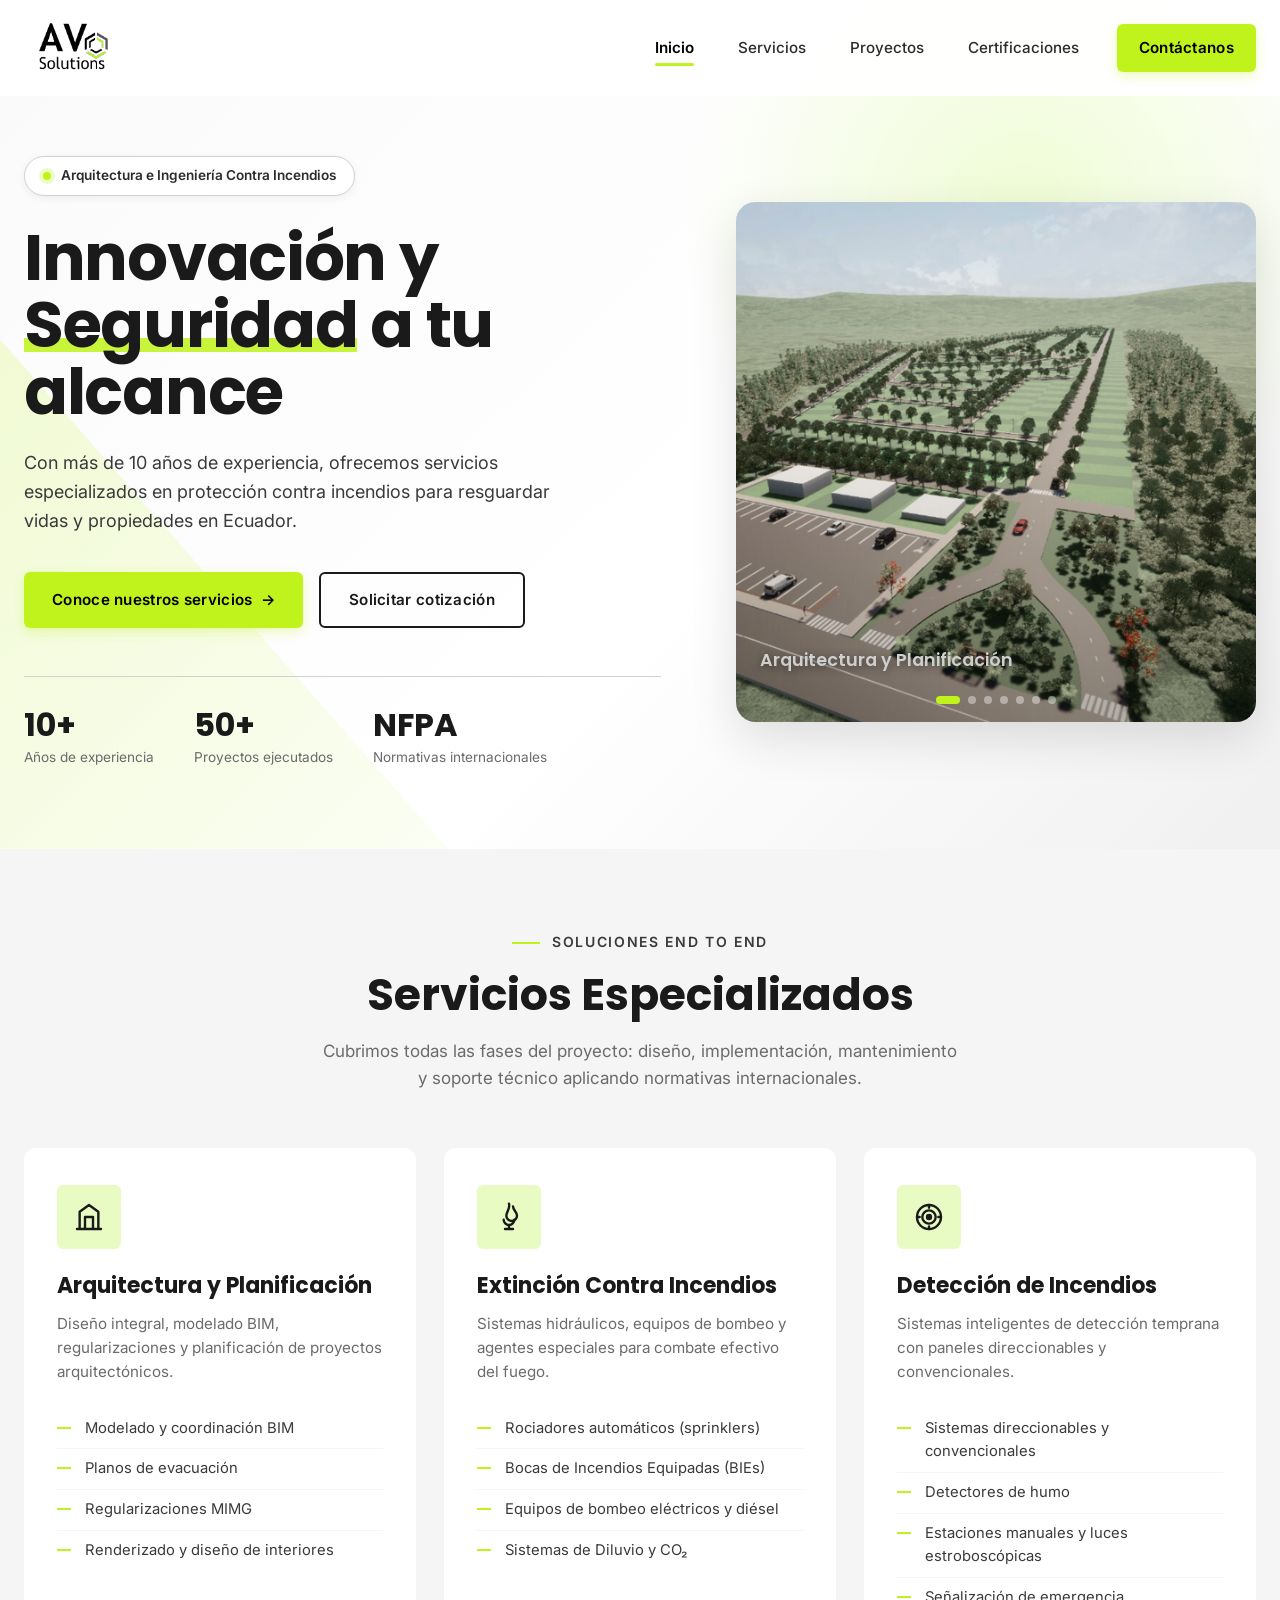
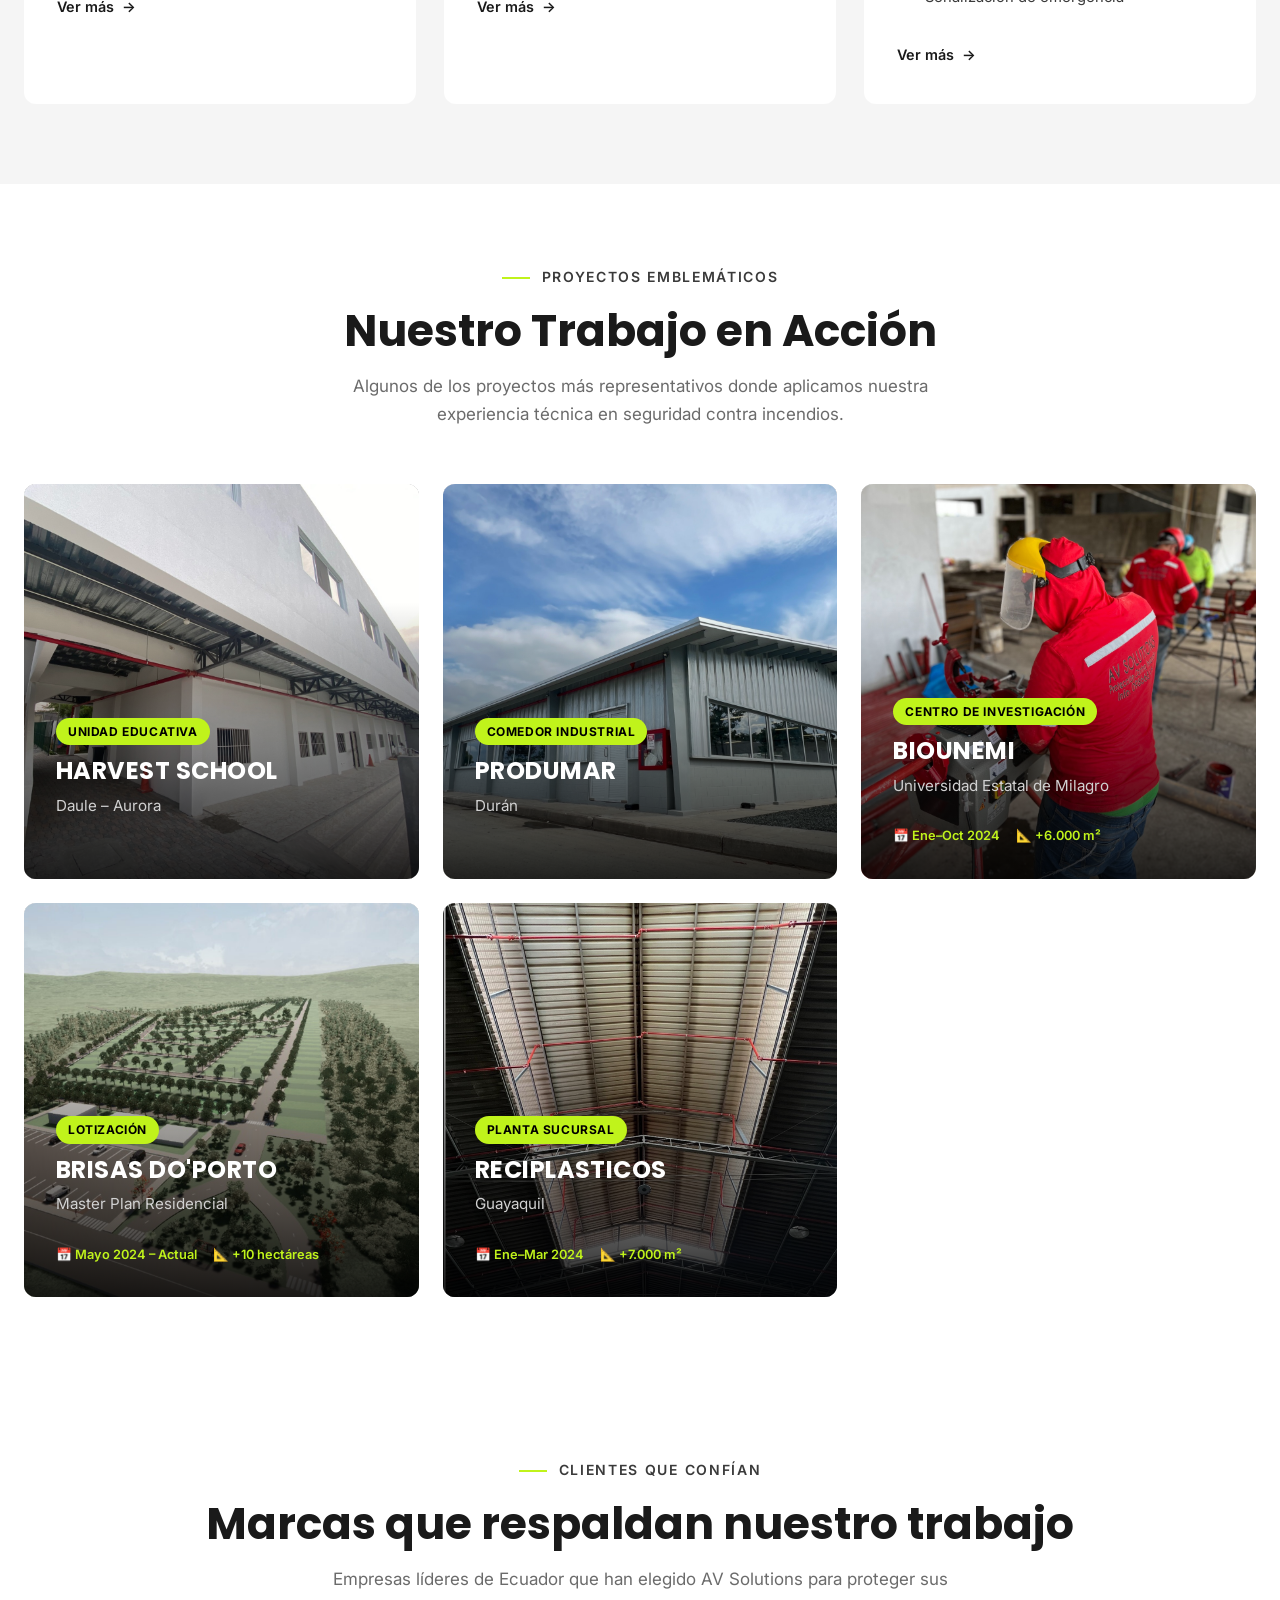
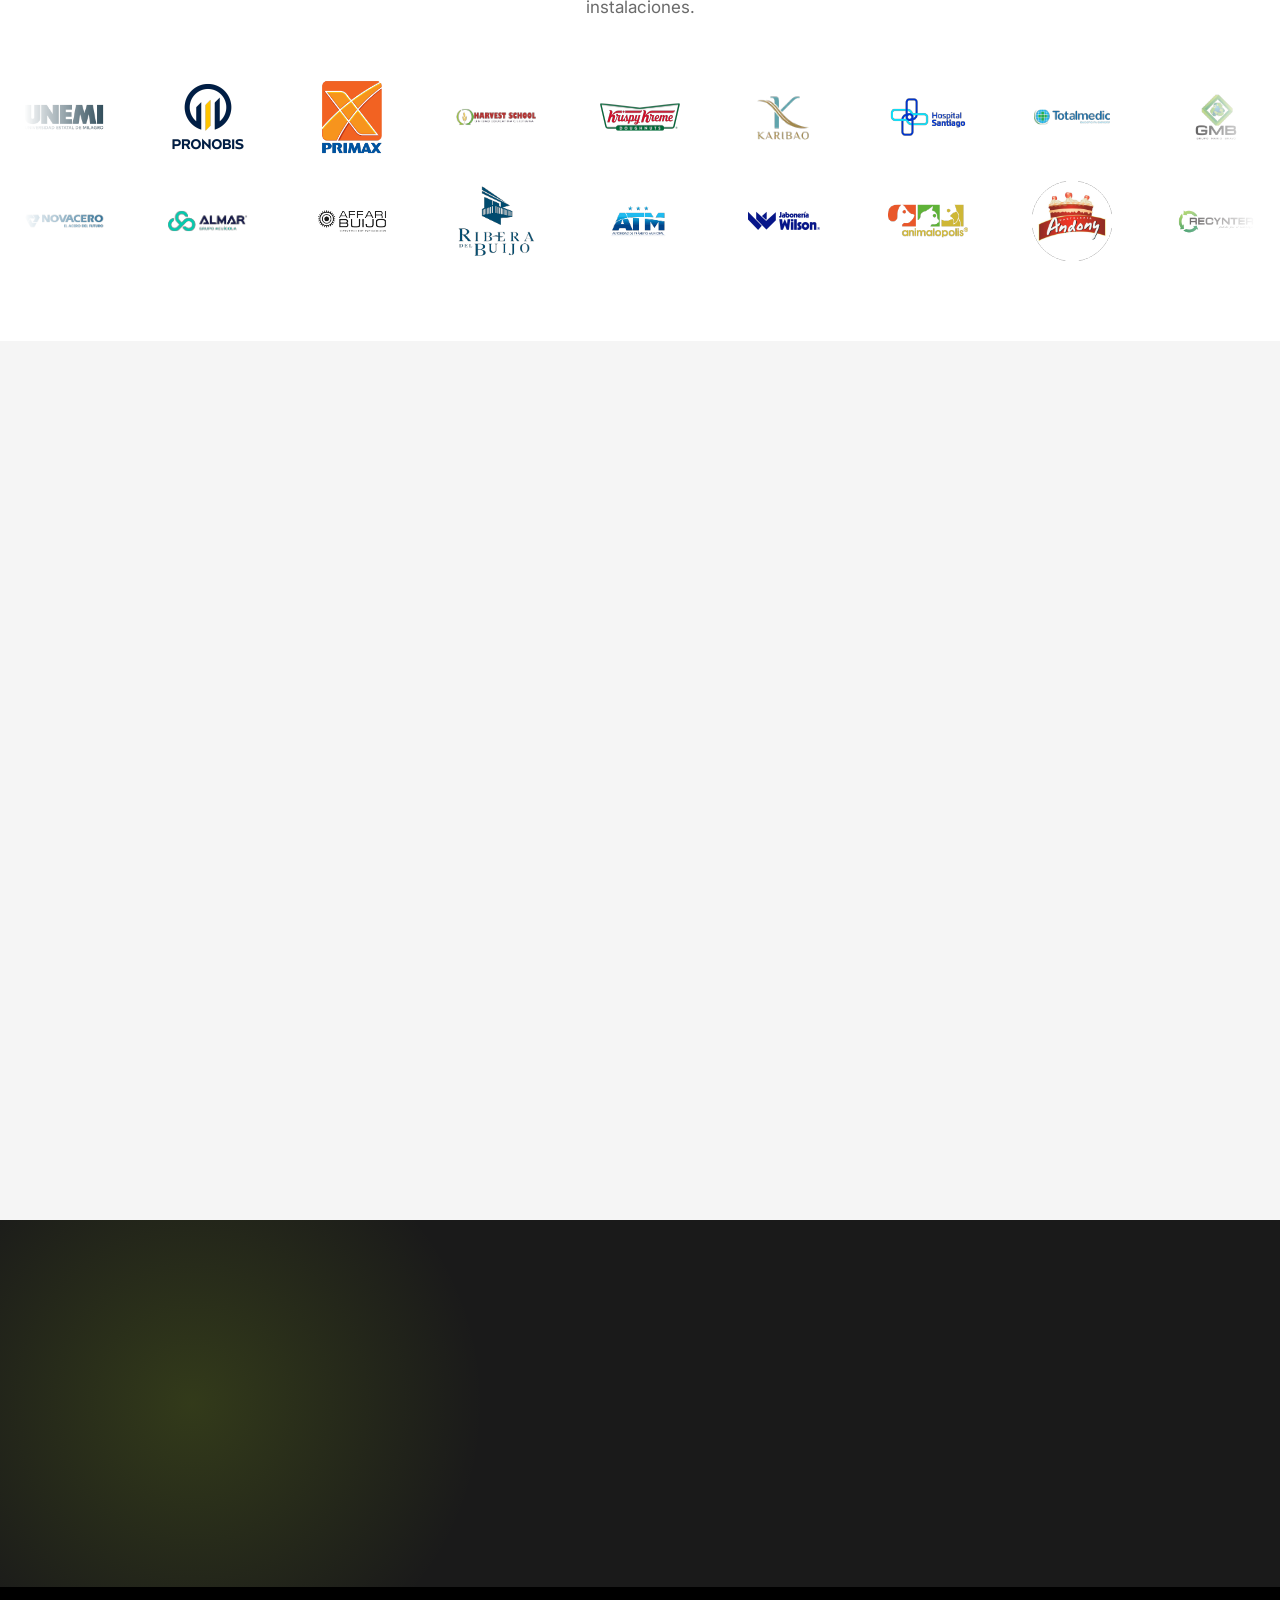
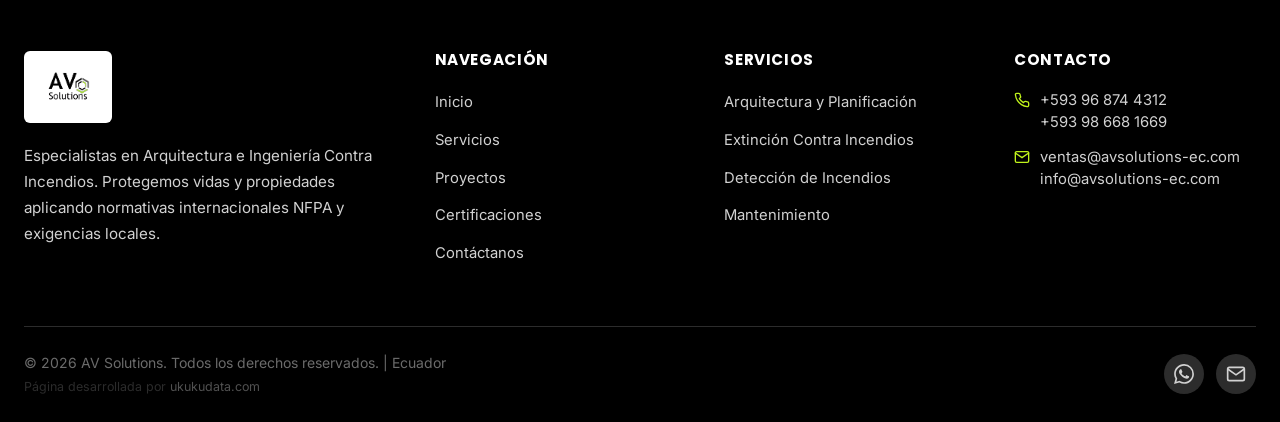
==== index.html @ bc792be4 "Initial commit: AV Solutions website" ====
<!DOCTYPE html>
<html lang="es">
<head>
    <meta charset="UTF-8">
    <meta name="viewport" content="width=device-width, initial-scale=1.0">
    <meta name="description" content="AV Solutions - Especialistas en Arquitectura e Ingeniería Contra Incendios en Ecuador. Sistemas de Extinción, Detección y Planificación con 10+ años de experiencia.">
    <meta name="keywords" content="contra incendios, NFPA, sprinklers, detección de incendios, Ecuador, Guayaquil, ingeniería, arquitectura">
    <meta name="author" content="AV Solutions">

    <meta property="og:title" content="AV Solutions - Arquitectura e Ingeniería Contra Incendios">
    <meta property="og:description" content="Innovación y Seguridad a tu alcance. Soluciones End to End para protección contra incendios.">
    <meta property="og:type" content="website">

    <title>AV Solutions - Arquitectura e Ingeniería Contra Incendios</title>

    <link rel="icon" type="image/svg+xml" href="img/Logo_del_Cliente.svg">
    <link rel="preconnect" href="https://fonts.googleapis.com">
    <link rel="preconnect" href="https://fonts.gstatic.com" crossorigin>
    <link href="https://fonts.googleapis.com/css2?family=Inter:wght@400;500;600;700&family=Poppins:wght@500;600;700;800&display=swap" rel="stylesheet">
    <link rel="stylesheet" href="css/styles.css">
</head>
<body>

    <!-- ============= HEADER ============= -->
    <header class="header">
        <div class="container">
            <nav class="nav" aria-label="Navegación principal">
                <a href="index.html" class="nav-logo" aria-label="AV Solutions - Inicio">
                    <img src="img/Logo_del_Cliente.svg" alt="AV Solutions">
                </a>

                <button class="nav-toggle" aria-label="Abrir menú" aria-expanded="false">
                    <span></span>
                    <span></span>
                    <span></span>
                </button>

                <ul class="nav-menu">
                    <li><a href="index.html" class="nav-link is-active">Inicio</a></li>
                    <li><a href="servicios.html" class="nav-link">Servicios</a></li>
                    <li><a href="index.html#proyectos" class="nav-link">Proyectos</a></li>
                    <li><a href="index.html#certificaciones" class="nav-link">Certificaciones</a></li>
                    <li><a href="contactanos.html" class="btn btn-primary nav-cta">Contáctanos</a></li>
                </ul>
            </nav>
        </div>
    </header>

    <!-- ============= HERO ============= -->
    <section class="hero">
        <div class="hero-shape" aria-hidden="true"></div>
        <div class="container">
            <div class="hero-content">
                <div class="hero-text fade-in-up">
                    <span class="hero-eyebrow">
                        <span class="dot"></span>
                        Arquitectura e Ingeniería Contra Incendios
                    </span>
                    <h1 class="hero-title">
                        Innovación y <span class="accent">Seguridad</span> a tu alcance
                    </h1>
                    <p class="hero-subtitle">
                        Con más de 10 años de experiencia, ofrecemos servicios especializados en protección contra incendios para resguardar vidas y propiedades en Ecuador.
                    </p>
                    <div class="hero-actions">
                        <a href="servicios.html" class="btn btn-primary btn-arrow">Conoce nuestros servicios</a>
                        <a href="contactanos.html" class="btn btn-outline">Solicitar cotización</a>
                    </div>
                    <div class="hero-stats">
                        <div class="hero-stat">
                            <span class="num">10+</span>
                            <span class="label">Años de experiencia</span>
                        </div>
                        <div class="hero-stat">
                            <span class="num">50+</span>
                            <span class="label">Proyectos ejecutados</span>
                        </div>
                        <div class="hero-stat">
                            <span class="num">NFPA</span>
                            <span class="label">Normativas internacionales</span>
                        </div>
                    </div>
                </div>

                <div class="hero-visual fade-in-up" style="animation-delay: 0.2s;">
                    <div class="hero-carousel" aria-label="Carrusel de servicios">
                        <div class="hero-slide is-active">
                            <img src="img/Servicios/ArquitecturaYPlanificación_1.svg" alt="Arquitectura y Planificación">
                            <span class="hero-slide-label">Arquitectura y Planificación</span>
                        </div>
                        <div class="hero-slide">
                            <img src="img/Servicios/ExtinciónContraIncendio_1.svg" alt="Extinción Contra Incendios">
                            <span class="hero-slide-label">Extinción Contra Incendios</span>
                        </div>
                        <div class="hero-slide">
                            <img src="img/Servicios/DetecciónDeIncendios_1.svg" alt="Detección de Incendios">
                            <span class="hero-slide-label">Detección de Incendios</span>
                        </div>
                        <div class="hero-slide">
                            <img src="img/Servicios/EndToEnd_Diseño_1.svg" alt="Diseño End to End">
                            <span class="hero-slide-label">Diseño Integral</span>
                        </div>
                        <div class="hero-slide">
                            <img src="img/Servicios/EndToEnd_Implementación_2.svg" alt="Implementación">
                            <span class="hero-slide-label">Implementación</span>
                        </div>
                        <div class="hero-slide">
                            <img src="img/Servicios/EndToEnd_Mantenimiento_3.svg" alt="Mantenimiento">
                            <span class="hero-slide-label">Mantenimiento</span>
                        </div>
                        <div class="hero-slide">
                            <img src="img/Servicios/EndToEnd_Soporte_4.svg" alt="Soporte Técnico">
                            <span class="hero-slide-label">Soporte Técnico</span>
                        </div>
                        <div class="hero-carousel-dots" role="tablist"></div>
                    </div>
                </div>
            </div>
        </div>
    </section>

    <!-- ============= SERVICIOS PREVIEW ============= -->
    <section class="servicios" id="servicios">
        <div class="container">
            <div class="section-header reveal">
                <span class="section-eyebrow">Soluciones End to End</span>
                <h2 class="section-title">Servicios Especializados</h2>
                <p class="section-subtitle">Cubrimos todas las fases del proyecto: diseño, implementación, mantenimiento y soporte técnico aplicando normativas internacionales.</p>
            </div>

            <div class="servicios-grid reveal-stagger">
                <article class="servicio-card">
                    <div class="servicio-icon">
                        <svg width="32" height="32" viewBox="0 0 24 24" fill="none" stroke="currentColor" stroke-width="1.8" stroke-linecap="round" stroke-linejoin="round">
                            <path d="M3 21h18M5 21V8l7-5 7 5v13M9 21V12h6v9"/>
                        </svg>
                    </div>
                    <h3>Arquitectura y Planificación</h3>
                    <p>Diseño integral, modelado BIM, regularizaciones y planificación de proyectos arquitectónicos.</p>
                    <ul class="servicio-features">
                        <li>Modelado y coordinación BIM</li>
                        <li>Planos de evacuación</li>
                        <li>Regularizaciones MIMG</li>
                        <li>Renderizado y diseño de interiores</li>
                    </ul>
                    <a href="servicios.html#arquitectura" class="servicio-link">Ver más</a>
                </article>

                <article class="servicio-card">
                    <div class="servicio-icon">
                        <svg width="32" height="32" viewBox="0 0 24 24" fill="none" stroke="currentColor" stroke-width="1.8" stroke-linecap="round" stroke-linejoin="round">
                            <path d="M12 2c1 4-2 6-2 9a4 4 0 0 0 8 0c0-3-3-4-3-7"/>
                            <path d="M8 14a4 4 0 1 0 8 0"/>
                            <path d="M12 19v2M9 21h6"/>
                        </svg>
                    </div>
                    <h3>Extinción Contra Incendios</h3>
                    <p>Sistemas hidráulicos, equipos de bombeo y agentes especiales para combate efectivo del fuego.</p>
                    <ul class="servicio-features">
                        <li>Rociadores automáticos (sprinklers)</li>
                        <li>Bocas de Incendios Equipadas (BIEs)</li>
                        <li>Equipos de bombeo eléctricos y diésel</li>
                        <li>Sistemas de Diluvio y CO₂</li>
                    </ul>
                    <a href="servicios.html#extincion" class="servicio-link">Ver más</a>
                </article>

                <article class="servicio-card">
                    <div class="servicio-icon">
                        <svg width="32" height="32" viewBox="0 0 24 24" fill="none" stroke="currentColor" stroke-width="1.8" stroke-linecap="round" stroke-linejoin="round">
                            <circle cx="12" cy="12" r="9"/>
                            <circle cx="12" cy="12" r="5"/>
                            <circle cx="12" cy="12" r="1.5" fill="currentColor"/>
                            <path d="M12 3v2M12 19v2M3 12h2M19 12h2"/>
                        </svg>
                    </div>
                    <h3>Detección de Incendios</h3>
                    <p>Sistemas inteligentes de detección temprana con paneles direccionables y convencionales.</p>
                    <ul class="servicio-features">
                        <li>Sistemas direccionables y convencionales</li>
                        <li>Detectores de humo</li>
                        <li>Estaciones manuales y luces estroboscópicas</li>
                        <li>Señalización de emergencia</li>
                    </ul>
                    <a href="servicios.html#deteccion" class="servicio-link">Ver más</a>
                </article>
            </div>
        </div>
    </section>

    <!-- ============= PROYECTOS EMBLEMÁTICOS ============= -->
    <section id="proyectos">
        <div class="container">
            <div class="section-header reveal">
                <span class="section-eyebrow">Proyectos Emblemáticos</span>
                <h2 class="section-title">Nuestro Trabajo en Acción</h2>
                <p class="section-subtitle">Algunos de los proyectos más representativos donde aplicamos nuestra experiencia técnica en seguridad contra incendios.</p>
            </div>

            <div class="proyectos-grid reveal-stagger">
                <article class="proyecto-card">
                    <div class="proyecto-media">
                        <div class="proyecto-media-slide is-active"><img src="img/Proyectos/1_1.svg" alt="Harvest School - Vista 1"></div>
                        <div class="proyecto-media-slide"><img src="img/Proyectos/1_2.svg" alt="Harvest School - Vista 2"></div>
                        <div class="proyecto-media-slide"><img src="img/Proyectos/1_3.webp" alt="Harvest School - Vista 3"></div>
                    </div>
                    <div class="proyecto-overlay">
                        <span class="proyecto-tag">Unidad Educativa</span>
                        <h3>HARVEST SCHOOL</h3>
                        <p class="proyecto-subtitle">Daule – Aurora</p>
                        <p class="proyecto-desc">Implementación de sistema integral de protección contra incendios para institución educativa, incluyendo detección temprana y rutas de evacuación.</p>
                    </div>
                </article>

                <article class="proyecto-card">
                    <div class="proyecto-media">
                        <div class="proyecto-media-slide is-active"><img src="img/Proyectos/2_1.svg" alt="Produmar - Vista 1"></div>
                        <div class="proyecto-media-slide"><img src="img/Proyectos/2_2.svg" alt="Produmar - Vista 2"></div>
                    </div>
                    <div class="proyecto-overlay">
                        <span class="proyecto-tag">Comedor Industrial</span>
                        <h3>PRODUMAR</h3>
                        <p class="proyecto-subtitle">Durán</p>
                        <p class="proyecto-desc">Diseño e instalación de sistema de protección contra incendios para comedor industrial, con detección temprana y medios de extinción adecuados al riesgo.</p>
                    </div>
                </article>

                <article class="proyecto-card">
                    <div class="proyecto-media">
                        <div class="proyecto-media-slide is-active"><img src="img/Proyectos/3_1.svg" alt="BIOUNEMI - Vista 1"></div>
                        <div class="proyecto-media-slide"><img src="img/Proyectos/3_2.svg" alt="BIOUNEMI - Vista 2"></div>
                        <div class="proyecto-media-slide"><img src="img/Proyectos/3_3.svg" alt="BIOUNEMI - Vista 3"></div>
                        <div class="proyecto-media-slide"><img src="img/Proyectos/3_4.svg" alt="BIOUNEMI - Vista 4"></div>
                        <div class="proyecto-media-slide"><img src="img/Proyectos/3_5.svg" alt="BIOUNEMI - Vista 5"></div>
                    </div>
                    <div class="proyecto-overlay">
                        <span class="proyecto-tag">Centro de Investigación</span>
                        <h3>BIOUNEMI</h3>
                        <p class="proyecto-subtitle">Universidad Estatal de Milagro</p>
                        <p class="proyecto-desc">Instalación y automatización de sistema hidráulico de extinción mediante sprinklers y gabinetes clase III. Incluye panel central AVENAR 2000.</p>
                        <div class="proyecto-meta">
                            <span>📅 Ene–Oct 2024</span>
                            <span>📐 +6.000 m²</span>
                        </div>
                    </div>
                </article>

                <article class="proyecto-card">
                    <div class="proyecto-media">
                        <div class="proyecto-media-slide is-active"><img src="img/Servicios/ArquitecturaYPlanificación_1.svg" alt="Brisas Do'Porto"></div>
                    </div>
                    <div class="proyecto-overlay">
                        <span class="proyecto-tag">Lotización</span>
                        <h3>BRISAS DO'PORTO</h3>
                        <p class="proyecto-subtitle">Master Plan Residencial</p>
                        <p class="proyecto-desc">Diseño de lotización, master plan vial, parcelación con coordenadas UTM, trámite municipal y asignación catastral.</p>
                        <div class="proyecto-meta">
                            <span>📅 Mayo 2024 – Actual</span>
                            <span>📐 +10 hectáreas</span>
                        </div>
                    </div>
                </article>

                <article class="proyecto-card">
                    <div class="proyecto-media">
                        <div class="proyecto-media-slide is-active"><img src="img/Proyectos/6_1.svg" alt="Reciplásticos - Vista 1"></div>
                        <div class="proyecto-media-slide"><img src="img/Proyectos/6_2.svg" alt="Reciplásticos - Vista 2"></div>
                        <div class="proyecto-media-slide"><img src="img/Proyectos/6_3.svg" alt="Reciplásticos - Vista 3"></div>
                    </div>
                    <div class="proyecto-overlay">
                        <span class="proyecto-tag">Planta Sucursal</span>
                        <h3>RECIPLASTICOS</h3>
                        <p class="proyecto-subtitle">Guayaquil</p>
                        <p class="proyecto-desc">Levantamiento de medios de protección, diseño isométrico del sistema hidráulico y aprobación ante el Cuerpo de Bomberos.</p>
                        <div class="proyecto-meta">
                            <span>📅 Ene–Mar 2024</span>
                            <span>📐 +7.000 m²</span>
                        </div>
                    </div>
                </article>
            </div>
        </div>
    </section>

    <!-- ============= CLIENTES ============= -->
    <section class="clientes">
        <div class="container">
            <div class="section-header reveal">
                <span class="section-eyebrow">Clientes que confían</span>
                <h2 class="section-title">Marcas que respaldan nuestro trabajo</h2>
                <p class="section-subtitle">Empresas líderes de Ecuador que han elegido AV Solutions para proteger sus instalaciones.</p>
            </div>

            <div class="clientes-marquee reveal">
                <div class="clientes-track">
                    <div class="cliente-logo"><img src="img/Clientes/Unemi.svg" alt="Universidad Estatal de Milagro"></div>
                    <div class="cliente-logo"><img src="img/Clientes/Pronobis.svg" alt="Pronobis"></div>
                    <div class="cliente-logo"><img src="img/Clientes/Primax.svg" alt="Primax"></div>
                    <div class="cliente-logo"><img src="img/Clientes/Harvest.svg" alt="Harvest School"></div>
                    <div class="cliente-logo"><img src="img/Clientes/Kryspi.svg" alt="Krispy Kreme"></div>
                    <div class="cliente-logo"><img src="img/Clientes/Karibao.svg" alt="Karibao"></div>
                    <div class="cliente-logo"><img src="img/Clientes/Hospital Santiago.svg" alt="Hospital Santiago"></div>
                    <div class="cliente-logo"><img src="img/Clientes/Totalmedic.svg" alt="Totalmedic"></div>
                    <div class="cliente-logo"><img src="img/Clientes/Grupo_MarioBravo.svg" alt="Grupo Mario Bravo (GMB)"></div>
                    <div class="cliente-logo"><img src="img/Clientes/Cemix.svg" alt="Cemix"></div>
                    <div class="cliente-logo"><img src="img/Clientes/Alcaldia.svg" alt="Alcaldía de Guayaquil"></div>
                    <!-- Duplicado para loop infinito -->
                    <div class="cliente-logo"><img src="img/Clientes/Unemi.svg" alt="Universidad Estatal de Milagro" aria-hidden="true"></div>
                    <div class="cliente-logo"><img src="img/Clientes/Pronobis.svg" alt="" aria-hidden="true"></div>
                    <div class="cliente-logo"><img src="img/Clientes/Primax.svg" alt="" aria-hidden="true"></div>
                    <div class="cliente-logo"><img src="img/Clientes/Harvest.svg" alt="" aria-hidden="true"></div>
                    <div class="cliente-logo"><img src="img/Clientes/Kryspi.svg" alt="" aria-hidden="true"></div>
                    <div class="cliente-logo"><img src="img/Clientes/Karibao.svg" alt="" aria-hidden="true"></div>
                    <div class="cliente-logo"><img src="img/Clientes/Hospital Santiago.svg" alt="" aria-hidden="true"></div>
                    <div class="cliente-logo"><img src="img/Clientes/Totalmedic.svg" alt="" aria-hidden="true"></div>
                    <div class="cliente-logo"><img src="img/Clientes/Grupo_MarioBravo.svg" alt="" aria-hidden="true"></div>
                    <div class="cliente-logo"><img src="img/Clientes/Cemix.svg" alt="" aria-hidden="true"></div>
                    <div class="cliente-logo"><img src="img/Clientes/Alcaldia.svg" alt="" aria-hidden="true"></div>
                </div>
            </div>

            <div class="clientes-marquee reverse reveal">
                <div class="clientes-track">
                    <div class="cliente-logo"><img src="img/Clientes/Novacero.svg" alt="Novacero"></div>
                    <div class="cliente-logo"><img src="img/Clientes/Almar.svg" alt="Almar"></div>
                    <div class="cliente-logo"><img src="img/Clientes/Affari.svg" alt="Affari Centro de Negocios"></div>
                    <div class="cliente-logo"><img src="img/Clientes/Buijo.svg" alt="Buijo"></div>
                    <div class="cliente-logo"><img src="img/Clientes/ATM.svg" alt="ATM - Agencia de Tránsito"></div>
                    <div class="cliente-logo"><img src="img/Clientes/Jaboneria.svg" alt="Jabonería Wilson"></div>
                    <div class="cliente-logo"><img src="img/Clientes/Animalopolis.svg" alt="Animalopolis"></div>
                    <div class="cliente-logo"><img src="img/Clientes/Andony.svg" alt="Pastelería Andony"></div>
                    <div class="cliente-logo"><img src="img/Clientes/Recynter.svg" alt="Recynter S.A."></div>
                    <div class="cliente-logo"><img src="img/Clientes/Produbanco.svg" alt="Produbanco"></div>
                    <div class="cliente-logo"><img src="img/Clientes/Brisas_doPorto.svg" alt="Lotización Brisas Do'Porto"></div>
                    <!-- Duplicado para loop infinito -->
                    <div class="cliente-logo"><img src="img/Clientes/Novacero.svg" alt="" aria-hidden="true"></div>
                    <div class="cliente-logo"><img src="img/Clientes/Almar.svg" alt="" aria-hidden="true"></div>
                    <div class="cliente-logo"><img src="img/Clientes/Affari.svg" alt="" aria-hidden="true"></div>
                    <div class="cliente-logo"><img src="img/Clientes/Buijo.svg" alt="" aria-hidden="true"></div>
                    <div class="cliente-logo"><img src="img/Clientes/ATM.svg" alt="" aria-hidden="true"></div>
                    <div class="cliente-logo"><img src="img/Clientes/Jaboneria.svg" alt="" aria-hidden="true"></div>
                    <div class="cliente-logo"><img src="img/Clientes/Animalopolis.svg" alt="" aria-hidden="true"></div>
                    <div class="cliente-logo"><img src="img/Clientes/Andony.svg" alt="" aria-hidden="true"></div>
                    <div class="cliente-logo"><img src="img/Clientes/Recynter.svg" alt="" aria-hidden="true"></div>
                    <div class="cliente-logo"><img src="img/Clientes/Produbanco.svg" alt="" aria-hidden="true"></div>
                    <div class="cliente-logo"><img src="img/Clientes/Brisas_doPorto.svg" alt="" aria-hidden="true"></div>
                </div>
            </div>
        </div>
    </section>

    <!-- ============= CERTIFICACIONES ============= -->
    <section class="certificaciones" id="certificaciones">
        <div class="container">
            <div class="section-header reveal">
                <span class="section-eyebrow">Certificaciones y Avales</span>
                <h2 class="section-title">Respaldo Internacional</h2>
                <p class="section-subtitle">Nuestro equipo cuenta con certificaciones de la NFPA, BOSCH, Google y otras instituciones reconocidas internacionalmente.</p>
            </div>

            <div class="certificados-marquee reveal">
                <div class="certificados-track">
                    <div class="certificado-card"><img src="img/Certificados/Certificado1.svg" alt="Certificado NFPA 13 - Sistemas de Rociadores"></div>
                    <div class="certificado-card"><img src="img/Certificados/Certificado2.svg" alt="Certificado NFPA 20 - Bombas Estacionarias"></div>
                    <div class="certificado-card"><img src="img/Certificados/Certificado3.svg" alt="Certificado de Cálculos Hidráulicos"></div>
                    <div class="certificado-card"><img src="img/Certificados/Certificado4.svg" alt="Certificado BOSCH Safety System Designer"></div>
                    <div class="certificado-card"><img src="img/Certificados/Certificado5.svg" alt="Certificado NSOL"></div>
                    <!-- Duplicado para loop infinito -->
                    <div class="certificado-card"><img src="img/Certificados/Certificado1.svg" alt="" aria-hidden="true"></div>
                    <div class="certificado-card"><img src="img/Certificados/Certificado2.svg" alt="" aria-hidden="true"></div>
                    <div class="certificado-card"><img src="img/Certificados/Certificado3.svg" alt="" aria-hidden="true"></div>
                    <div class="certificado-card"><img src="img/Certificados/Certificado4.svg" alt="" aria-hidden="true"></div>
                    <div class="certificado-card"><img src="img/Certificados/Certificado5.svg" alt="" aria-hidden="true"></div>
                </div>
            </div>

            <div class="certificados-marquee reverse reveal">
                <div class="certificados-track">
                    <div class="certificado-card"><img src="img/Certificados/Certificado_6.svg" alt="Certificado INPROEL"></div>
                    <div class="certificado-card"><img src="img/Certificados/Certificado_7.webp" alt="Certificado ILFIS"></div>
                    <div class="certificado-card"><img src="img/Certificados/Certificado_8.svg" alt="Certificado Google Project Management"></div>
                    <div class="certificado-card"><img src="img/Certificados/Certificado_9.svg" alt="Certificado Adicional"></div>
                    <!-- Duplicado para loop infinito -->
                    <div class="certificado-card"><img src="img/Certificados/Certificado_6.svg" alt="" aria-hidden="true"></div>
                    <div class="certificado-card"><img src="img/Certificados/Certificado_7.webp" alt="" aria-hidden="true"></div>
                    <div class="certificado-card"><img src="img/Certificados/Certificado_8.svg" alt="" aria-hidden="true"></div>
                    <div class="certificado-card"><img src="img/Certificados/Certificado_9.svg" alt="" aria-hidden="true"></div>
                </div>
            </div>
        </div>
    </section>

    <!-- ============= CTA ============= -->
    <section class="cta">
        <div class="container reveal">
            <h2>¿Listo para proteger tu proyecto?</h2>
            <p>Contáctanos hoy mismo y obtén una asesoría especializada para tu sistema contra incendios.</p>
            <div class="cta-actions">
                <a href="contactanos.html" class="btn btn-primary btn-arrow">Solicitar cotización</a>
                <a href="servicios.html" class="btn btn-outline" style="color: #fff; border-color: #fff;">Ver servicios</a>
            </div>
        </div>
    </section>

    <!-- ============= FOOTER ============= -->
    <footer class="footer">
        <div class="container">
            <div class="footer-grid">
                <div class="footer-brand">
                    <a href="index.html" class="footer-brand-logo" aria-label="AV Solutions - Inicio">
                        <img src="img/Logo_del_Cliente.svg" alt="AV Solutions">
                    </a>
                    <p>Especialistas en Arquitectura e Ingeniería Contra Incendios. Protegemos vidas y propiedades aplicando normativas internacionales NFPA y exigencias locales.</p>
                </div>

                <div class="footer-col">
                    <h5>Navegación</h5>
                    <ul>
                        <li><a href="index.html">Inicio</a></li>
                        <li><a href="servicios.html">Servicios</a></li>
                        <li><a href="index.html#proyectos">Proyectos</a></li>
                        <li><a href="index.html#certificaciones">Certificaciones</a></li>
                        <li><a href="contactanos.html">Contáctanos</a></li>
                    </ul>
                </div>

                <div class="footer-col">
                    <h5>Servicios</h5>
                    <ul>
                        <li><a href="servicios.html#arquitectura">Arquitectura y Planificación</a></li>
                        <li><a href="servicios.html#extincion">Extinción Contra Incendios</a></li>
                        <li><a href="servicios.html#deteccion">Detección de Incendios</a></li>
                        <li><a href="servicios.html#mantenimiento">Mantenimiento</a></li>
                    </ul>
                </div>

                <div class="footer-col">
                    <h5>Contacto</h5>
                    <div class="footer-contact-item">
                        <svg width="16" height="16" viewBox="0 0 24 24" fill="none" stroke="currentColor" stroke-width="2" stroke-linecap="round"><path d="M22 16.92v3a2 2 0 0 1-2.18 2 19.79 19.79 0 0 1-8.63-3.07 19.5 19.5 0 0 1-6-6 19.79 19.79 0 0 1-3.07-8.67A2 2 0 0 1 4.11 2h3a2 2 0 0 1 2 1.72 12.84 12.84 0 0 0 .7 2.81 2 2 0 0 1-.45 2.11L8.09 9.91a16 16 0 0 0 6 6l1.27-1.27a2 2 0 0 1 2.11-.45 12.84 12.84 0 0 0 2.81.7A2 2 0 0 1 22 16.92z"/></svg>
                        <span>+593 96 874 4312<br>+593 98 668 1669</span>
                    </div>
                    <div class="footer-contact-item">
                        <svg width="16" height="16" viewBox="0 0 24 24" fill="none" stroke="currentColor" stroke-width="2" stroke-linecap="round"><path d="M4 4h16c1.1 0 2 .9 2 2v12c0 1.1-.9 2-2 2H4c-1.1 0-2-.9-2-2V6c0-1.1.9-2 2-2z"/><polyline points="22,6 12,13 2,6"/></svg>
                        <span>ventas@avsolutions-ec.com<br>info@avsolutions-ec.com</span>
                    </div>
                </div>
            </div>

            <div class="footer-bottom">
                <p>&copy; <span id="year">2025</span> AV Solutions. Todos los derechos reservados. | Ecuador<br><span class="footer-credit">Página desarrollada por <a href="https://ukukudata.com" target="_blank" rel="noopener">ukukudata.com</a></span></p>
                <div class="footer-social" aria-label="Redes sociales">
                    <a href="https://wa.me/593968744312" aria-label="WhatsApp" target="_blank" rel="noopener">
                        <svg width="20" height="20" viewBox="0 0 24 24" fill="currentColor"><path d="M17.472 14.382c-.297-.149-1.758-.867-2.03-.967-.273-.099-.471-.148-.67.15-.197.297-.767.966-.94 1.164-.173.199-.347.223-.644.075-.297-.15-1.255-.463-2.39-1.475-.883-.788-1.48-1.761-1.653-2.059-.173-.297-.018-.458.13-.606.134-.133.298-.347.446-.52.149-.174.198-.298.298-.497.099-.198.05-.371-.025-.52-.075-.149-.669-1.612-.916-2.207-.242-.579-.487-.5-.669-.51-.173-.008-.371-.01-.57-.01-.198 0-.52.074-.792.372-.272.297-1.04 1.016-1.04 2.479 0 1.462 1.065 2.875 1.213 3.074.149.198 2.096 3.2 5.077 4.487.709.306 1.262.489 1.694.625.712.227 1.36.195 1.871.118.571-.085 1.758-.719 2.006-1.413.248-.694.248-1.289.173-1.413-.074-.124-.272-.198-.57-.347m-5.421 7.403h-.004a9.87 9.87 0 01-5.031-1.378l-.361-.214-3.741.982.998-3.648-.235-.374a9.86 9.86 0 01-1.51-5.26c.001-5.45 4.436-9.884 9.888-9.884 2.64 0 5.122 1.03 6.988 2.898a9.825 9.825 0 012.893 6.994c-.003 5.45-4.437 9.884-9.885 9.884m8.413-18.297A11.815 11.815 0 0012.05 0C5.495 0 .16 5.335.157 11.892c0 2.096.547 4.142 1.588 5.945L.057 24l6.305-1.654a11.882 11.882 0 005.683 1.448h.005c6.554 0 11.89-5.335 11.893-11.893a11.821 11.821 0 00-3.48-8.413Z"/></svg>
                    </a>
                    <a href="mailto:ventas@avsolutions-ec.com" aria-label="Email">
                        <svg width="20" height="20" viewBox="0 0 24 24" fill="none" stroke="currentColor" stroke-width="2"><path d="M4 4h16c1.1 0 2 .9 2 2v12c0 1.1-.9 2-2 2H4c-1.1 0-2-.9-2-2V6c0-1.1.9-2 2-2z"/><polyline points="22,6 12,13 2,6"/></svg>
                    </a>
                </div>
            </div>
        </div>
    </footer>

    <script>document.getElementById('year').textContent = new Date().getFullYear();</script>
    <script src="js/script.js"></script>

</body>
</html>
---- css/styles.css ----
/* ==========================================================================
   AV Solutions — Hoja de estilos principal
   Arquitectura e Ingeniería Contra Incendios
   ========================================================================== */

/* ---------- Variables de marca ---------- */
:root {
    --color-verde: #C0F31B;
    --color-verde-oscuro: #9BC516;
    --color-verde-suave: #E8FBC2;
    --color-negro: #000000;
    --color-gris-900: #1A1A1A;
    --color-gris-800: #2C2C2C;
    --color-gris-700: #3A3A3A;
    --color-gris-500: #6B6B6B;
    --color-gris-300: #D1D1D1;
    --color-gris-100: #F5F5F5;
    --color-blanco: #FFFFFF;
    --color-error: #E74C3C;
    --color-exito: #27AE60;

    --font-base: 'Inter', system-ui, -apple-system, sans-serif;
    --font-display: 'Poppins', system-ui, sans-serif;

    --header-height: 96px;
    --container-max: 1280px;
    --radio-sm: 6px;
    --radio-md: 12px;
    --radio-lg: 20px;

    --sombra-sm: 0 2px 8px rgba(0, 0, 0, 0.06);
    --sombra-md: 0 8px 24px rgba(0, 0, 0, 0.08);
    --sombra-lg: 0 16px 48px rgba(0, 0, 0, 0.12);

    --transicion: 0.3s cubic-bezier(0.4, 0, 0.2, 1);
}

/* ---------- Reset ---------- */
*,
*::before,
*::after {
    box-sizing: border-box;
    margin: 0;
    padding: 0;
}

html {
    scroll-behavior: smooth;
    -webkit-text-size-adjust: 100%;
}

body {
    font-family: var(--font-base);
    color: var(--color-gris-800);
    background-color: var(--color-blanco);
    line-height: 1.6;
    font-size: 16px;
    -webkit-font-smoothing: antialiased;
    overflow-x: hidden;
}

img,
svg {
    max-width: 100%;
    height: auto;
    display: block;
}

a {
    color: inherit;
    text-decoration: none;
    transition: color var(--transicion);
}

button {
    font-family: inherit;
    cursor: pointer;
    border: none;
    background: none;
}

ul {
    list-style: none;
}

h1, h2, h3, h4, h5, h6 {
    font-family: var(--font-display);
    color: var(--color-gris-900);
    line-height: 1.2;
    font-weight: 700;
}

/* ---------- Layout ---------- */
.container {
    width: 100%;
    max-width: var(--container-max);
    margin: 0 auto;
    padding: 0 24px;
}

section {
    padding: 80px 0;
}

.section-header {
    text-align: center;
    margin-bottom: 56px;
}

.section-eyebrow {
    display: inline-block;
    color: var(--color-gris-700);
    font-size: 0.875rem;
    font-weight: 600;
    letter-spacing: 0.12em;
    text-transform: uppercase;
    margin-bottom: 16px;
    position: relative;
    padding-left: 40px;
}

.section-eyebrow::before {
    content: '';
    position: absolute;
    left: 0;
    top: 50%;
    width: 28px;
    height: 2px;
    background: var(--color-verde);
}

.section-title {
    font-size: clamp(1.75rem, 4vw, 2.75rem);
    margin-bottom: 16px;
}

.section-subtitle {
    color: var(--color-gris-500);
    font-size: 1.0625rem;
    max-width: 640px;
    margin: 0 auto;
}

/* ---------- Botones ---------- */
.btn {
    display: inline-flex;
    align-items: center;
    justify-content: center;
    gap: 8px;
    padding: 14px 28px;
    border-radius: var(--radio-sm);
    font-weight: 600;
    font-size: 0.95rem;
    letter-spacing: 0.02em;
    transition: all var(--transicion);
    min-height: 48px;
    cursor: pointer;
    text-align: center;
}

.btn-primary {
    background-color: var(--color-verde);
    color: var(--color-negro);
    box-shadow: 0 4px 12px rgba(192, 243, 27, 0.3);
}

.btn-primary:hover {
    background-color: var(--color-verde-oscuro);
    transform: translateY(-2px);
    box-shadow: 0 6px 20px rgba(192, 243, 27, 0.4);
}

.btn-dark {
    background-color: var(--color-gris-900);
    color: var(--color-blanco);
}

.btn-dark:hover {
    background-color: var(--color-negro);
    transform: translateY(-2px);
    box-shadow: var(--sombra-md);
}

.btn-outline {
    background-color: transparent;
    color: var(--color-gris-900);
    border: 2px solid var(--color-gris-900);
}

.btn-outline:hover {
    background-color: var(--color-gris-900);
    color: var(--color-blanco);
}

.btn-arrow::after {
    content: '→';
    transition: transform var(--transicion);
}

.btn-arrow:hover::after {
    transform: translateX(4px);
}

/* ==========================================================================
   HEADER / NAVBAR
   ========================================================================== */
.header {
    position: fixed;
    top: 0;
    left: 0;
    right: 0;
    height: var(--header-height);
    background: rgba(255, 255, 255, 0.92);
    backdrop-filter: blur(12px);
    -webkit-backdrop-filter: blur(12px);
    z-index: 1000;
    border-bottom: 1px solid transparent;
    transition: border-color var(--transicion), box-shadow var(--transicion);
}

.header.is-scrolled {
    border-bottom-color: var(--color-gris-300);
    box-shadow: var(--sombra-sm);
}

.nav {
    height: 100%;
    display: flex;
    align-items: center;
    justify-content: space-between;
}

.nav-logo {
    display: flex;
    align-items: center;
    height: 100%;
    padding: 0;
    margin: 0;
    z-index: 1100;
}

.nav-logo img {
    height: 100%;
    width: auto;
    max-height: 96px;
    display: block;
}

.nav-menu {
    display: flex;
    align-items: center;
    gap: 8px;
}

.nav-link {
    display: inline-block;
    padding: 10px 18px;
    color: var(--color-gris-800);
    font-weight: 500;
    font-size: 0.95rem;
    border-radius: var(--radio-sm);
    position: relative;
    transition: color var(--transicion), background var(--transicion);
}

.nav-link:hover {
    color: var(--color-negro);
}

.nav-link.is-active {
    color: var(--color-negro);
    font-weight: 600;
}

.nav-link.is-active::after {
    content: '';
    position: absolute;
    left: 18px;
    right: 18px;
    bottom: 4px;
    height: 3px;
    background: var(--color-verde);
    border-radius: 2px;
}

.nav-cta {
    margin-left: 12px;
    padding: 12px 22px;
    min-height: 44px;
}

.nav-toggle {
    display: none;
    width: 44px;
    height: 44px;
    flex-direction: column;
    justify-content: center;
    align-items: center;
    gap: 5px;
    z-index: 1100;
}

.nav-toggle span {
    display: block;
    width: 24px;
    height: 2px;
    background-color: var(--color-gris-900);
    transition: all var(--transicion);
    border-radius: 2px;
}

.nav-toggle.is-open span:nth-child(1) {
    transform: translateY(7px) rotate(45deg);
}

.nav-toggle.is-open span:nth-child(2) {
    opacity: 0;
}

.nav-toggle.is-open span:nth-child(3) {
    transform: translateY(-7px) rotate(-45deg);
}

/* ==========================================================================
   HERO — INICIO
   ========================================================================== */
.hero {
    position: relative;
    min-height: 92vh;
    display: flex;
    align-items: center;
    padding: calc(var(--header-height) + 60px) 0 80px;
    background: linear-gradient(135deg, #FAFAFA 0%, #FFFFFF 60%, #F0F0F0 100%);
    overflow: hidden;
}

.hero::before {
    content: '';
    position: absolute;
    top: -10%;
    right: -10%;
    width: 60%;
    height: 70%;
    background: radial-gradient(circle, var(--color-verde-suave) 0%, transparent 70%);
    opacity: 0.7;
    z-index: 0;
}

.hero-shape {
    position: absolute;
    bottom: 0;
    left: 0;
    width: 35%;
    height: 60%;
    background: linear-gradient(135deg, var(--color-verde) 0%, var(--color-verde-suave) 100%);
    clip-path: polygon(0 100%, 0 0, 100% 100%);
    opacity: 0.18;
    z-index: 0;
}

.hero-content {
    position: relative;
    z-index: 2;
    display: grid;
    grid-template-columns: 1.2fr 1fr;
    gap: 64px;
    align-items: center;
}

.hero-text {
    max-width: 640px;
}

.hero-eyebrow {
    display: inline-flex;
    align-items: center;
    gap: 10px;
    padding: 8px 18px;
    background: var(--color-blanco);
    border: 1px solid var(--color-gris-300);
    border-radius: 100px;
    font-size: 0.85rem;
    font-weight: 600;
    color: var(--color-gris-800);
    margin-bottom: 28px;
    box-shadow: var(--sombra-sm);
}

.hero-eyebrow .dot {
    width: 8px;
    height: 8px;
    border-radius: 50%;
    background: var(--color-verde);
    box-shadow: 0 0 0 4px rgba(192, 243, 27, 0.25);
}

.hero-title {
    font-size: clamp(2.25rem, 5.5vw, 4rem);
    line-height: 1.05;
    letter-spacing: -0.02em;
    margin-bottom: 24px;
}

.hero-title .accent {
    position: relative;
    display: inline-block;
}

.hero-title .accent::after {
    content: '';
    position: absolute;
    left: 0;
    right: 0;
    bottom: 6px;
    height: 14px;
    background: var(--color-verde);
    z-index: -1;
    opacity: 0.85;
}

.hero-subtitle {
    font-size: 1.125rem;
    color: var(--color-gris-700);
    margin-bottom: 36px;
    max-width: 560px;
}

.hero-actions {
    display: flex;
    flex-wrap: wrap;
    gap: 16px;
    margin-bottom: 48px;
}

.hero-stats {
    display: flex;
    gap: 40px;
    padding-top: 32px;
    border-top: 1px solid var(--color-gris-300);
}

.hero-stat .num {
    font-family: var(--font-display);
    font-size: 2rem;
    font-weight: 700;
    color: var(--color-gris-900);
    display: block;
    line-height: 1;
}

.hero-stat .label {
    font-size: 0.85rem;
    color: var(--color-gris-500);
    margin-top: 6px;
    display: block;
}

.hero-visual {
    position: relative;
    aspect-ratio: 1 / 1;
    max-width: 520px;
    width: 100%;
    justify-self: end;
}

/* ----- Carrusel del hero ----- */
.hero-carousel {
    position: absolute;
    inset: 0;
    border-radius: var(--radio-lg);
    overflow: hidden;
    box-shadow: var(--sombra-lg);
    background: var(--color-gris-900);
}

.hero-carousel::after {
    content: '';
    position: absolute;
    inset: 0;
    background: linear-gradient(180deg, transparent 50%, rgba(0,0,0,0.25) 100%);
    pointer-events: none;
    z-index: 2;
}

.hero-slide {
    position: absolute;
    inset: 0;
    opacity: 0;
    transform: scale(1.08);
    transition: opacity 1.2s ease, transform 6s ease;
    z-index: 1;
}

.hero-slide img,
.hero-slide svg {
    width: 100%;
    height: 100%;
    object-fit: cover;
    display: block;
}

.hero-slide.is-active {
    opacity: 1;
    transform: scale(1);
    z-index: 2;
}

.hero-carousel-dots {
    position: absolute;
    bottom: 18px;
    left: 50%;
    transform: translateX(-50%);
    display: flex;
    gap: 8px;
    z-index: 4;
}

.hero-carousel-dot {
    width: 8px;
    height: 8px;
    border-radius: 50%;
    background: rgba(255, 255, 255, 0.4);
    border: none;
    padding: 0;
    cursor: pointer;
    transition: all var(--transicion);
}

.hero-carousel-dot.is-active {
    background: var(--color-verde);
    width: 24px;
    border-radius: 4px;
}

.hero-slide-label {
    position: absolute;
    bottom: 48px;
    left: 24px;
    right: 24px;
    color: var(--color-blanco);
    z-index: 3;
    font-family: var(--font-display);
    font-weight: 600;
    font-size: 1.1rem;
    text-shadow: 0 2px 8px rgba(0,0,0,0.5);
    opacity: 0;
    transform: translateY(10px);
    transition: opacity 0.6s ease 0.4s, transform 0.6s ease 0.4s;
}

.hero-slide.is-active .hero-slide-label {
    opacity: 1;
    transform: translateY(0);
}

.hero-badge {
    position: absolute;
    bottom: -24px;
    left: -24px;
    background: var(--color-blanco);
    padding: 18px 22px;
    border-radius: var(--radio-md);
    box-shadow: var(--sombra-lg);
    display: flex;
    align-items: center;
    gap: 14px;
    z-index: 3;
}

.hero-badge .badge-icon {
    width: 44px;
    height: 44px;
    border-radius: 50%;
    background: var(--color-verde);
    display: flex;
    align-items: center;
    justify-content: center;
    flex-shrink: 0;
    color: var(--color-negro);
    font-weight: 800;
    font-size: 1.25rem;
}

.hero-badge .badge-text {
    font-size: 0.85rem;
    line-height: 1.3;
}

.hero-badge .badge-text strong {
    display: block;
    font-size: 0.95rem;
    color: var(--color-gris-900);
}

/* ==========================================================================
   HERO — Páginas internas
   ========================================================================== */
.page-hero {
    padding: calc(var(--header-height) + 80px) 0 80px;
    background: linear-gradient(135deg, var(--color-gris-900) 0%, var(--color-gris-700) 100%);
    color: var(--color-blanco);
    position: relative;
    overflow: hidden;
}

.page-hero::before {
    content: '';
    position: absolute;
    top: -30%;
    right: -10%;
    width: 50%;
    height: 160%;
    background: radial-gradient(circle, rgba(192, 243, 27, 0.18), transparent 65%);
}

.page-hero .container {
    position: relative;
    z-index: 2;
}

.page-hero-eyebrow {
    color: var(--color-verde);
    font-size: 0.875rem;
    font-weight: 600;
    letter-spacing: 0.12em;
    text-transform: uppercase;
    margin-bottom: 16px;
}

.page-hero-title {
    font-size: clamp(2rem, 5vw, 3.5rem);
    color: var(--color-blanco);
    margin-bottom: 16px;
    max-width: 800px;
}

.page-hero-text {
    color: var(--color-gris-300);
    font-size: 1.125rem;
    max-width: 700px;
}

.page-hero.has-visual .page-hero-grid {
    display: grid;
    grid-template-columns: 1.2fr 1fr;
    gap: 56px;
    align-items: center;
}

.page-hero-visual {
    position: relative;
    aspect-ratio: 4 / 3;
    border-radius: var(--radio-lg);
    overflow: hidden;
    box-shadow: var(--sombra-lg);
    background: var(--color-gris-700);
}

.page-hero-visual img,
.page-hero-visual svg {
    width: 100%;
    height: 100%;
    object-fit: cover;
    display: block;
    animation: zoomIn 1.4s ease both;
}

.page-hero-visual::after {
    content: '';
    position: absolute;
    inset: 0;
    background: linear-gradient(135deg, transparent 50%, rgba(192, 243, 27, 0.18));
    pointer-events: none;
}

@keyframes zoomIn {
    from { opacity: 0; transform: scale(1.1); }
    to { opacity: 1; transform: scale(1); }
}

@media (max-width: 1024px) {
    .page-hero.has-visual .page-hero-grid {
        grid-template-columns: 1fr;
        gap: 40px;
    }
}

/* ==========================================================================
   SERVICIOS PREVIEW (Inicio)
   ========================================================================== */
.servicios {
    background: var(--color-gris-100);
}

.servicios-grid {
    display: grid;
    grid-template-columns: repeat(3, 1fr);
    gap: 28px;
}

.servicio-card {
    background: var(--color-blanco);
    border-radius: var(--radio-md);
    padding: 36px 32px;
    transition: transform var(--transicion), box-shadow var(--transicion);
    border: 1px solid transparent;
    position: relative;
    overflow: hidden;
}

.servicio-card::before {
    content: '';
    position: absolute;
    top: 0;
    left: 0;
    right: 0;
    height: 4px;
    background: var(--color-verde);
    transform: scaleX(0);
    transform-origin: left;
    transition: transform 0.4s cubic-bezier(0.4, 0, 0.2, 1);
}

.servicio-card:hover {
    transform: translateY(-6px);
    box-shadow: var(--sombra-lg);
    border-color: var(--color-gris-300);
}

.servicio-card:hover::before {
    transform: scaleX(1);
}

.servicio-icon {
    width: 64px;
    height: 64px;
    border-radius: var(--radio-sm);
    background: var(--color-verde-suave);
    display: flex;
    align-items: center;
    justify-content: center;
    margin-bottom: 24px;
    color: var(--color-gris-900);
    overflow: hidden;
}

.servicio-icon img {
    width: 100%;
    height: 100%;
    object-fit: contain;
    padding: 8px;
}

.servicio-card h3 {
    font-size: 1.375rem;
    margin-bottom: 12px;
}

.servicio-card p {
    color: var(--color-gris-500);
    margin-bottom: 24px;
    font-size: 0.95rem;
}

.servicio-features {
    margin-bottom: 24px;
}

.servicio-features li {
    padding: 8px 0 8px 28px;
    position: relative;
    color: var(--color-gris-700);
    font-size: 0.925rem;
    border-bottom: 1px solid var(--color-gris-100);
}

.servicio-features li:last-child {
    border-bottom: none;
}

.servicio-features li::before {
    content: '';
    position: absolute;
    left: 0;
    top: 18px;
    width: 14px;
    height: 2px;
    background: var(--color-verde);
}

.servicio-link {
    display: inline-flex;
    align-items: center;
    gap: 8px;
    color: var(--color-gris-900);
    font-weight: 600;
    font-size: 0.9rem;
}

.servicio-link::after {
    content: '→';
    transition: transform var(--transicion);
}

.servicio-link:hover::after {
    transform: translateX(4px);
}

/* ==========================================================================
   PROYECTOS EMBLEMÁTICOS
   ========================================================================== */
.proyectos-grid {
    display: grid;
    grid-template-columns: repeat(3, 1fr);
    gap: 24px;
}

.proyecto-card {
    position: relative;
    aspect-ratio: 1 / 1;
    border-radius: var(--radio-md);
    overflow: hidden;
    background: var(--color-gris-900);
    cursor: pointer;
    transition: transform var(--transicion);
}

.proyecto-card:hover {
    transform: translateY(-4px);
}

.proyecto-media {
    position: absolute;
    inset: 0;
    overflow: hidden;
}

.proyecto-media-slide {
    position: absolute;
    inset: 0;
    opacity: 0;
    transform: scale(1.06);
    transition: opacity 1s ease, transform 5s ease;
}

.proyecto-media-slide.is-active {
    opacity: 1;
    transform: scale(1);
}

.proyecto-card:hover .proyecto-media-slide.is-active {
    transform: scale(1.08);
}

.proyecto-media-slide img {
    width: 100%;
    height: 100%;
    object-fit: cover;
    display: block;
}

.proyecto-overlay {
    position: absolute;
    inset: 0;
    background: linear-gradient(180deg, transparent 30%, rgba(0, 0, 0, 0.85) 100%);
    padding: 32px;
    display: flex;
    flex-direction: column;
    justify-content: flex-end;
    color: var(--color-blanco);
    z-index: 2;
}

.proyecto-tag {
    display: inline-block;
    align-self: flex-start;
    padding: 4px 12px;
    background: var(--color-verde);
    color: var(--color-negro);
    font-size: 0.75rem;
    font-weight: 700;
    border-radius: 100px;
    letter-spacing: 0.05em;
    margin-bottom: 12px;
    text-transform: uppercase;
}

.proyecto-card h3 {
    color: var(--color-blanco);
    font-size: 1.5rem;
    margin-bottom: 8px;
    letter-spacing: 0.02em;
}

.proyecto-subtitle {
    font-size: 0.95rem;
    color: var(--color-gris-300);
    margin-bottom: 12px;
}

.proyecto-desc {
    font-size: 0.875rem;
    color: rgba(255, 255, 255, 0.85);
    margin-bottom: 16px;
    line-height: 1.5;
    max-height: 0;
    opacity: 0;
    overflow: hidden;
    transition: all 0.4s cubic-bezier(0.4, 0, 0.2, 1);
}

.proyecto-card:hover .proyecto-desc {
    max-height: 100px;
    opacity: 1;
    margin-bottom: 16px;
}

.proyecto-meta {
    display: flex;
    gap: 16px;
    flex-wrap: wrap;
    font-size: 0.8rem;
    color: var(--color-verde);
    font-weight: 600;
}

.proyecto-meta span {
    display: flex;
    align-items: center;
    gap: 6px;
}

/* ==========================================================================
   CLIENTES (logos) — Marquee animado
   ========================================================================== */
.clientes {
    background: var(--color-blanco);
    overflow: hidden;
}

.clientes-marquee {
    position: relative;
    width: 100%;
    overflow: hidden;
    mask-image: linear-gradient(90deg, transparent 0, #000 8%, #000 92%, transparent 100%);
    -webkit-mask-image: linear-gradient(90deg, transparent 0, #000 8%, #000 92%, transparent 100%);
}

.clientes-marquee + .clientes-marquee {
    margin-top: 24px;
}

.clientes-track {
    display: flex;
    width: max-content;
    gap: 64px;
    animation: marqueeLeft 60s linear infinite;
    will-change: transform;
}

.clientes-marquee.reverse .clientes-track {
    animation-name: marqueeRight;
    animation-duration: 70s;
}

.clientes-marquee:hover .clientes-track {
    animation-play-state: paused;
}

.cliente-logo {
    flex: 0 0 auto;
    height: 80px;
    width: auto;
    display: flex;
    align-items: center;
    justify-content: center;
    transition: transform var(--transicion);
}

.cliente-logo:hover {
    transform: scale(1.08);
}

.cliente-logo img {
    height: 100%;
    width: auto;
    max-width: none;
    object-fit: contain;
    display: block;
}

@keyframes marqueeLeft {
    from { transform: translateX(0); }
    to { transform: translateX(-50%); }
}

@keyframes marqueeRight {
    from { transform: translateX(-50%); }
    to { transform: translateX(0); }
}

/* ==========================================================================
   CERTIFICACIONES — Marquee animado
   ========================================================================== */
.certificaciones {
    background: var(--color-gris-100);
    overflow: hidden;
}

.certificados-marquee {
    position: relative;
    width: 100%;
    overflow: hidden;
    mask-image: linear-gradient(90deg, transparent 0, #000 6%, #000 94%, transparent 100%);
    -webkit-mask-image: linear-gradient(90deg, transparent 0, #000 6%, #000 94%, transparent 100%);
}

.certificados-marquee + .certificados-marquee {
    margin-top: 20px;
}

.certificados-track {
    display: flex;
    width: max-content;
    gap: 24px;
    animation: marqueeLeft 35s linear infinite;
    will-change: transform;
}

.certificados-marquee.reverse .certificados-track {
    animation-name: marqueeRight;
    animation-duration: 40s;
}

.certificados-marquee:hover .certificados-track {
    animation-play-state: paused;
}

.certificado-card {
    flex: 0 0 auto;
    width: 320px;
    height: 240px;
    background: var(--color-blanco);
    border-radius: var(--radio-md);
    display: flex;
    align-items: center;
    justify-content: center;
    overflow: hidden;
    transition: all var(--transicion);
    border: 1px solid var(--color-gris-300);
    cursor: pointer;
    box-shadow: var(--sombra-sm);
}

.certificado-card:hover {
    transform: translateY(-6px) scale(1.03);
    box-shadow: var(--sombra-lg);
    border-color: var(--color-verde);
}

.certificado-card img {
    width: 100%;
    height: 100%;
    object-fit: contain;
    display: block;
}

/* ==========================================================================
   CTA Section
   ========================================================================== */
.cta {
    padding: 80px 0;
    background: var(--color-gris-900);
    color: var(--color-blanco);
    position: relative;
    overflow: hidden;
}

.cta::before {
    content: '';
    position: absolute;
    top: -50%;
    left: -10%;
    width: 50%;
    height: 200%;
    background: radial-gradient(circle, rgba(192, 243, 27, 0.15), transparent 60%);
}

.cta .container {
    position: relative;
    z-index: 2;
    text-align: center;
    max-width: 720px;
}

.cta h2 {
    color: var(--color-blanco);
    font-size: clamp(1.75rem, 4vw, 2.5rem);
    margin-bottom: 16px;
}

.cta p {
    color: var(--color-gris-300);
    font-size: 1.0625rem;
    margin-bottom: 32px;
}

.cta-actions {
    display: flex;
    flex-wrap: wrap;
    gap: 16px;
    justify-content: center;
}

/* ==========================================================================
   PÁGINA SERVICIOS — Detalles
   ========================================================================== */
.servicio-detalle {
    padding: 100px 0;
    border-bottom: 1px solid var(--color-gris-100);
}

.servicio-detalle:nth-child(even) {
    background: var(--color-gris-100);
}

.servicio-detalle-grid {
    display: grid;
    grid-template-columns: 1fr 1fr;
    gap: 64px;
    align-items: center;
}

.servicio-detalle:nth-child(even) .servicio-detalle-grid {
    direction: rtl;
}

.servicio-detalle:nth-child(even) .servicio-detalle-grid > * {
    direction: ltr;
}

.servicio-detalle-info .section-eyebrow {
    margin-bottom: 16px;
}

.servicio-detalle-info h2 {
    font-size: clamp(1.75rem, 4vw, 2.5rem);
    margin-bottom: 24px;
}

.servicio-detalle-info > p {
    color: var(--color-gris-700);
    font-size: 1.0625rem;
    margin-bottom: 32px;
}

.servicio-detalle-list {
    display: grid;
    grid-template-columns: 1fr 1fr;
    gap: 16px;
    margin-bottom: 32px;
}

.servicio-detalle-list li {
    padding: 16px 16px 16px 44px;
    background: var(--color-blanco);
    border-radius: var(--radio-sm);
    position: relative;
    font-size: 0.95rem;
    color: var(--color-gris-800);
    box-shadow: var(--sombra-sm);
    border-left: 3px solid var(--color-verde);
}

.servicio-detalle:nth-child(even) .servicio-detalle-list li {
    background: var(--color-blanco);
}

.servicio-detalle-list li::before {
    content: '';
    position: absolute;
    left: 16px;
    top: 50%;
    transform: translateY(-50%);
    width: 16px;
    height: 16px;
    background: var(--color-verde);
    border-radius: 50%;
    box-shadow: inset 0 0 0 4px var(--color-blanco), 0 0 0 1px var(--color-verde);
}

.servicio-detalle-visual {
    position: relative;
    aspect-ratio: 4 / 5;
    border-radius: var(--radio-lg);
    overflow: hidden;
    box-shadow: var(--sombra-lg);
    background: var(--color-gris-700);
}

.servicio-detalle-visual > img {
    position: absolute;
    inset: 0;
    width: 100%;
    height: 100%;
    object-fit: cover;
    transition: transform 0.6s ease;
}

.servicio-detalle-visual:hover > img {
    transform: scale(1.04);
}

.servicio-detalle-visual::after {
    content: '';
    position: absolute;
    inset: 0;
    background: linear-gradient(180deg, transparent 40%, rgba(0,0,0,0.5) 100%);
    pointer-events: none;
}

.servicio-detalle-visual .visual-tag {
    position: absolute;
    bottom: 24px;
    left: 24px;
    right: 24px;
    background: rgba(0, 0, 0, 0.5);
    backdrop-filter: blur(8px);
    color: var(--color-blanco);
    padding: 16px 20px;
    border-radius: var(--radio-sm);
    z-index: 2;
    font-size: 0.875rem;
}

.servicio-detalle-visual .visual-tag strong {
    color: var(--color-verde);
    display: block;
    font-size: 1rem;
    margin-bottom: 4px;
}

/* ==========================================================================
   PÁGINA CONTACTO
   ========================================================================== */
.contacto {
    padding: 80px 0;
}

.contacto-grid {
    display: grid;
    grid-template-columns: 1.2fr 1fr;
    gap: 56px;
    align-items: start;
}

/* ----- Formulario ----- */
.form-card {
    background: var(--color-blanco);
    padding: 40px;
    border-radius: var(--radio-md);
    box-shadow: var(--sombra-md);
    border: 1px solid var(--color-gris-300);
}

.form-card h2 {
    font-size: 1.75rem;
    margin-bottom: 8px;
}

.form-card-subtitle {
    color: var(--color-gris-500);
    margin-bottom: 32px;
    font-size: 0.95rem;
}

.form-grid {
    display: grid;
    grid-template-columns: 1fr 1fr;
    gap: 18px;
}

.form-field {
    display: flex;
    flex-direction: column;
}

.form-field.full {
    grid-column: 1 / -1;
}

.form-label {
    font-size: 0.875rem;
    font-weight: 600;
    color: var(--color-gris-800);
    margin-bottom: 8px;
}

.form-label .required {
    color: var(--color-error);
    margin-left: 2px;
}

.form-input,
.form-textarea {
    width: 100%;
    padding: 12px 14px;
    border: 1.5px solid var(--color-gris-300);
    border-radius: var(--radio-sm);
    font-family: inherit;
    font-size: 0.95rem;
    color: var(--color-gris-900);
    background: var(--color-blanco);
    transition: border-color var(--transicion), box-shadow var(--transicion);
    min-height: 48px;
}

.form-input:focus,
.form-textarea:focus {
    outline: none;
    border-color: var(--color-verde);
    box-shadow: 0 0 0 3px rgba(192, 243, 27, 0.2);
}

.form-textarea {
    resize: vertical;
    min-height: 140px;
    font-family: inherit;
}

.form-field.has-error .form-input,
.form-field.has-error .form-textarea {
    border-color: var(--color-error);
    box-shadow: 0 0 0 3px rgba(231, 76, 60, 0.1);
}

.form-error {
    display: none;
    color: var(--color-error);
    font-size: 0.85rem;
    margin-top: 6px;
}

.form-field.has-error .form-error {
    display: block;
}

.form-help {
    color: var(--color-gris-500);
    font-size: 0.8rem;
    margin-top: 6px;
}

.form-submit {
    margin-top: 24px;
    width: 100%;
    grid-column: 1 / -1;
}

.form-submit:disabled {
    opacity: 0.6;
    cursor: not-allowed;
    transform: none;
}

.form-message {
    display: none;
    margin-top: 20px;
    padding: 14px 18px;
    border-radius: var(--radio-sm);
    font-size: 0.95rem;
    grid-column: 1 / -1;
}

.form-message.is-visible {
    display: block;
}

.form-message.success {
    background: rgba(39, 174, 96, 0.1);
    color: var(--color-exito);
    border-left: 4px solid var(--color-exito);
}

.form-message.error {
    background: rgba(231, 76, 60, 0.1);
    color: var(--color-error);
    border-left: 4px solid var(--color-error);
}

/* ----- Información de contacto ----- */
.contact-info-card {
    background: var(--color-gris-900);
    color: var(--color-blanco);
    padding: 40px;
    border-radius: var(--radio-md);
    margin-bottom: 24px;
}

.contact-info-card h3 {
    color: var(--color-blanco);
    font-size: 1.5rem;
    margin-bottom: 24px;
}

.contact-info-list {
    display: flex;
    flex-direction: column;
    gap: 24px;
}

.contact-info-item {
    display: flex;
    gap: 16px;
    align-items: flex-start;
}

.contact-info-icon {
    width: 44px;
    height: 44px;
    border-radius: var(--radio-sm);
    background: rgba(192, 243, 27, 0.15);
    display: flex;
    align-items: center;
    justify-content: center;
    color: var(--color-verde);
    flex-shrink: 0;
}

.contact-info-text .label {
    display: block;
    font-size: 0.8rem;
    color: var(--color-gris-300);
    margin-bottom: 4px;
    text-transform: uppercase;
    letter-spacing: 0.08em;
    font-weight: 600;
}

.contact-info-text .value {
    display: block;
    font-size: 1rem;
    color: var(--color-blanco);
    font-weight: 500;
    line-height: 1.5;
}

.contact-info-text .value a {
    color: var(--color-blanco);
    transition: color var(--transicion);
}

.contact-info-text .value a:hover {
    color: var(--color-verde);
}

/* ----- Tarjeta del Gerente ----- */
.manager-card {
    background: var(--color-blanco);
    padding: 32px;
    border-radius: var(--radio-md);
    border: 1px solid var(--color-gris-300);
    box-shadow: var(--sombra-sm);
    text-align: center;
}

.manager-photo {
    width: 110px;
    height: 110px;
    border-radius: 50%;
    overflow: hidden;
    margin: 0 auto 20px;
    border: 4px solid var(--color-verde);
    background: var(--color-gris-100);
    display: flex;
    align-items: center;
    justify-content: center;
}

.manager-photo img {
    width: 100%;
    height: 100%;
    object-fit: cover;
}

.manager-card h4 {
    font-size: 1.25rem;
    margin-bottom: 4px;
}

.manager-card .role {
    color: var(--color-gris-500);
    font-size: 0.9rem;
    margin-bottom: 16px;
}

.manager-card .badges {
    display: flex;
    flex-wrap: wrap;
    gap: 8px;
    justify-content: center;
}

.manager-card .badge {
    padding: 6px 12px;
    background: var(--color-gris-100);
    color: var(--color-gris-700);
    font-size: 0.78rem;
    font-weight: 600;
    border-radius: 100px;
}

/* ==========================================================================
   FOOTER
   ========================================================================== */
.footer {
    background: var(--color-negro);
    color: var(--color-gris-300);
    padding: 64px 0 24px;
}

.footer-grid {
    display: grid;
    grid-template-columns: 1.5fr 1fr 1fr 1fr;
    gap: 48px;
    margin-bottom: 48px;
}

.footer-brand-logo {
    display: inline-flex;
    align-items: center;
    height: 72px;
    margin-bottom: 20px;
    background: var(--color-blanco);
    padding: 8px 16px;
    border-radius: var(--radio-sm);
}

.footer-brand-logo img {
    height: 100%;
    width: auto;
    display: block;
}

.footer-brand p {
    color: var(--color-gris-300);
    font-size: 0.95rem;
    line-height: 1.7;
    max-width: 360px;
}

.footer-col h5 {
    color: var(--color-blanco);
    font-size: 0.95rem;
    font-weight: 700;
    margin-bottom: 20px;
    letter-spacing: 0.04em;
    text-transform: uppercase;
}

.footer-col ul li {
    margin-bottom: 12px;
}

.footer-col ul a {
    color: var(--color-gris-300);
    font-size: 0.925rem;
    transition: color var(--transicion);
}

.footer-col ul a:hover {
    color: var(--color-verde);
}

.footer-col .footer-contact-item {
    display: flex;
    align-items: flex-start;
    gap: 10px;
    color: var(--color-gris-300);
    font-size: 0.925rem;
    margin-bottom: 12px;
    line-height: 1.5;
}

.footer-col .footer-contact-item svg {
    flex-shrink: 0;
    color: var(--color-verde);
    margin-top: 3px;
}

.footer-bottom {
    display: flex;
    justify-content: space-between;
    align-items: center;
    padding-top: 24px;
    border-top: 1px solid var(--color-gris-800);
    flex-wrap: wrap;
    gap: 16px;
}

.footer-bottom p {
    font-size: 0.875rem;
    color: var(--color-gris-500);
    line-height: 1.7;
}

.footer-credit {
    font-size: 0.78rem;
    color: var(--color-gris-700);
    opacity: 0.75;
}

.footer-credit a {
    color: var(--color-gris-500);
    transition: color var(--transicion);
}

.footer-credit a:hover {
    color: var(--color-verde);
}

.footer-social {
    display: flex;
    gap: 12px;
}

.footer-social a {
    width: 40px;
    height: 40px;
    border-radius: 50%;
    background: var(--color-gris-800);
    display: flex;
    align-items: center;
    justify-content: center;
    color: var(--color-gris-300);
    transition: all var(--transicion);
}

.footer-social a:hover {
    background: var(--color-verde);
    color: var(--color-negro);
    transform: translateY(-3px);
}

/* ==========================================================================
   ANIMACIONES — Scroll reveal
   ========================================================================== */
.reveal {
    opacity: 0;
    transform: translateY(30px);
    transition: opacity 0.8s ease, transform 0.8s ease;
}

.reveal.is-visible {
    opacity: 1;
    transform: translateY(0);
}

.reveal-stagger > * {
    opacity: 0;
    transform: translateY(20px);
    transition: opacity 0.6s ease, transform 0.6s ease;
}

.reveal-stagger.is-visible > * {
    opacity: 1;
    transform: translateY(0);
}

.reveal-stagger.is-visible > *:nth-child(1) { transition-delay: 0.05s; }
.reveal-stagger.is-visible > *:nth-child(2) { transition-delay: 0.1s; }
.reveal-stagger.is-visible > *:nth-child(3) { transition-delay: 0.15s; }
.reveal-stagger.is-visible > *:nth-child(4) { transition-delay: 0.2s; }
.reveal-stagger.is-visible > *:nth-child(5) { transition-delay: 0.25s; }
.reveal-stagger.is-visible > *:nth-child(6) { transition-delay: 0.3s; }
.reveal-stagger.is-visible > *:nth-child(7) { transition-delay: 0.35s; }
.reveal-stagger.is-visible > *:nth-child(8) { transition-delay: 0.4s; }

@keyframes fadeInUp {
    from { opacity: 0; transform: translateY(20px); }
    to { opacity: 1; transform: translateY(0); }
}

.fade-in-up {
    animation: fadeInUp 0.8s ease both;
}

/* ==========================================================================
   RESPONSIVE
   ========================================================================== */
@media (max-width: 1024px) {
    .hero-content {
        grid-template-columns: 1fr;
        gap: 48px;
    }

    .hero-visual {
        max-width: 380px;
        justify-self: center;
    }

    .servicios-grid {
        grid-template-columns: repeat(3, 1fr);
    }

    .proyectos-grid {
        grid-template-columns: repeat(2, 1fr);
    }

    .servicio-detalle-grid,
    .contacto-grid {
        grid-template-columns: 1fr;
        gap: 48px;
    }

    .footer-grid {
        grid-template-columns: 1fr 1fr;
        gap: 40px;
    }

    .footer-brand {
        grid-column: 1 / -1;
    }
}

@media (max-width: 768px) {
    section {
        padding: 60px 0;
    }

    .header {
        height: 76px;
    }

    .nav-logo img {
        max-height: 76px;
    }

    .nav-toggle {
        display: flex;
    }

    .nav-menu {
        position: fixed;
        top: 0;
        right: 0;
        width: min(85%, 360px);
        height: 100vh;
        background: var(--color-blanco);
        flex-direction: column;
        align-items: stretch;
        justify-content: flex-start;
        padding: calc(var(--header-height) + 24px) 28px 28px;
        gap: 4px;
        transform: translateX(100%);
        transition: transform 0.4s cubic-bezier(0.4, 0, 0.2, 1);
        box-shadow: var(--sombra-lg);
    }

    .nav-menu.is-open {
        transform: translateX(0);
    }

    .nav-link {
        padding: 16px 18px;
        font-size: 1.05rem;
        border-radius: var(--radio-sm);
    }

    .nav-link.is-active {
        background: var(--color-verde-suave);
    }

    .nav-link.is-active::after {
        display: none;
    }

    .nav-cta {
        margin: 16px 18px 0;
    }

    .hero {
        min-height: auto;
        padding: calc(var(--header-height) + 40px) 0 60px;
    }

    .hero-stats {
        gap: 24px;
    }

    .hero-stat .num {
        font-size: 1.5rem;
    }

    .hero-visual {
        max-width: 320px;
    }

    .servicios-grid,
    .proyectos-grid {
        grid-template-columns: 1fr;
    }

    .proyecto-card {
        aspect-ratio: 4 / 3;
    }

    .clientes-grid {
        grid-template-columns: repeat(3, 1fr);
        gap: 12px;
    }

    .certificaciones-grid {
        grid-template-columns: repeat(2, 1fr);
        gap: 16px;
    }

    .servicio-detalle-list {
        grid-template-columns: 1fr;
    }

    .form-card {
        padding: 28px 24px;
    }

    .form-grid {
        grid-template-columns: 1fr;
    }

    .footer-grid {
        grid-template-columns: 1fr;
        gap: 36px;
    }

    .footer-brand {
        grid-column: auto;
    }

    .cta-actions {
        flex-direction: column;
        align-items: center;
    }

    .cta-actions .btn {
        width: 100%;
        max-width: 320px;
    }
}

@media (max-width: 480px) {
    .container {
        padding: 0 18px;
    }

    .hero-actions {
        flex-direction: column;
    }

    .hero-actions .btn {
        width: 100%;
    }

    .hero-stats {
        flex-direction: column;
        gap: 16px;
        align-items: center;
        text-align: center;
    }

    .hero-badge {
        bottom: -16px;
        left: 50%;
        transform: translateX(-50%);
        padding: 14px 18px;
    }

    .clientes-grid {
        grid-template-columns: repeat(2, 1fr);
    }

    .servicio-detalle-info > p {
        font-size: 1rem;
    }

    .footer-bottom {
        flex-direction: column;
        text-align: center;
    }
}

/* Reduce motion */
@media (prefers-reduced-motion: reduce) {
    *,
    *::before,
    *::after {
        animation-duration: 0.01ms !important;
        animation-iteration-count: 1 !important;
        transition-duration: 0.01ms !important;
        scroll-behavior: auto !important;
    }
}
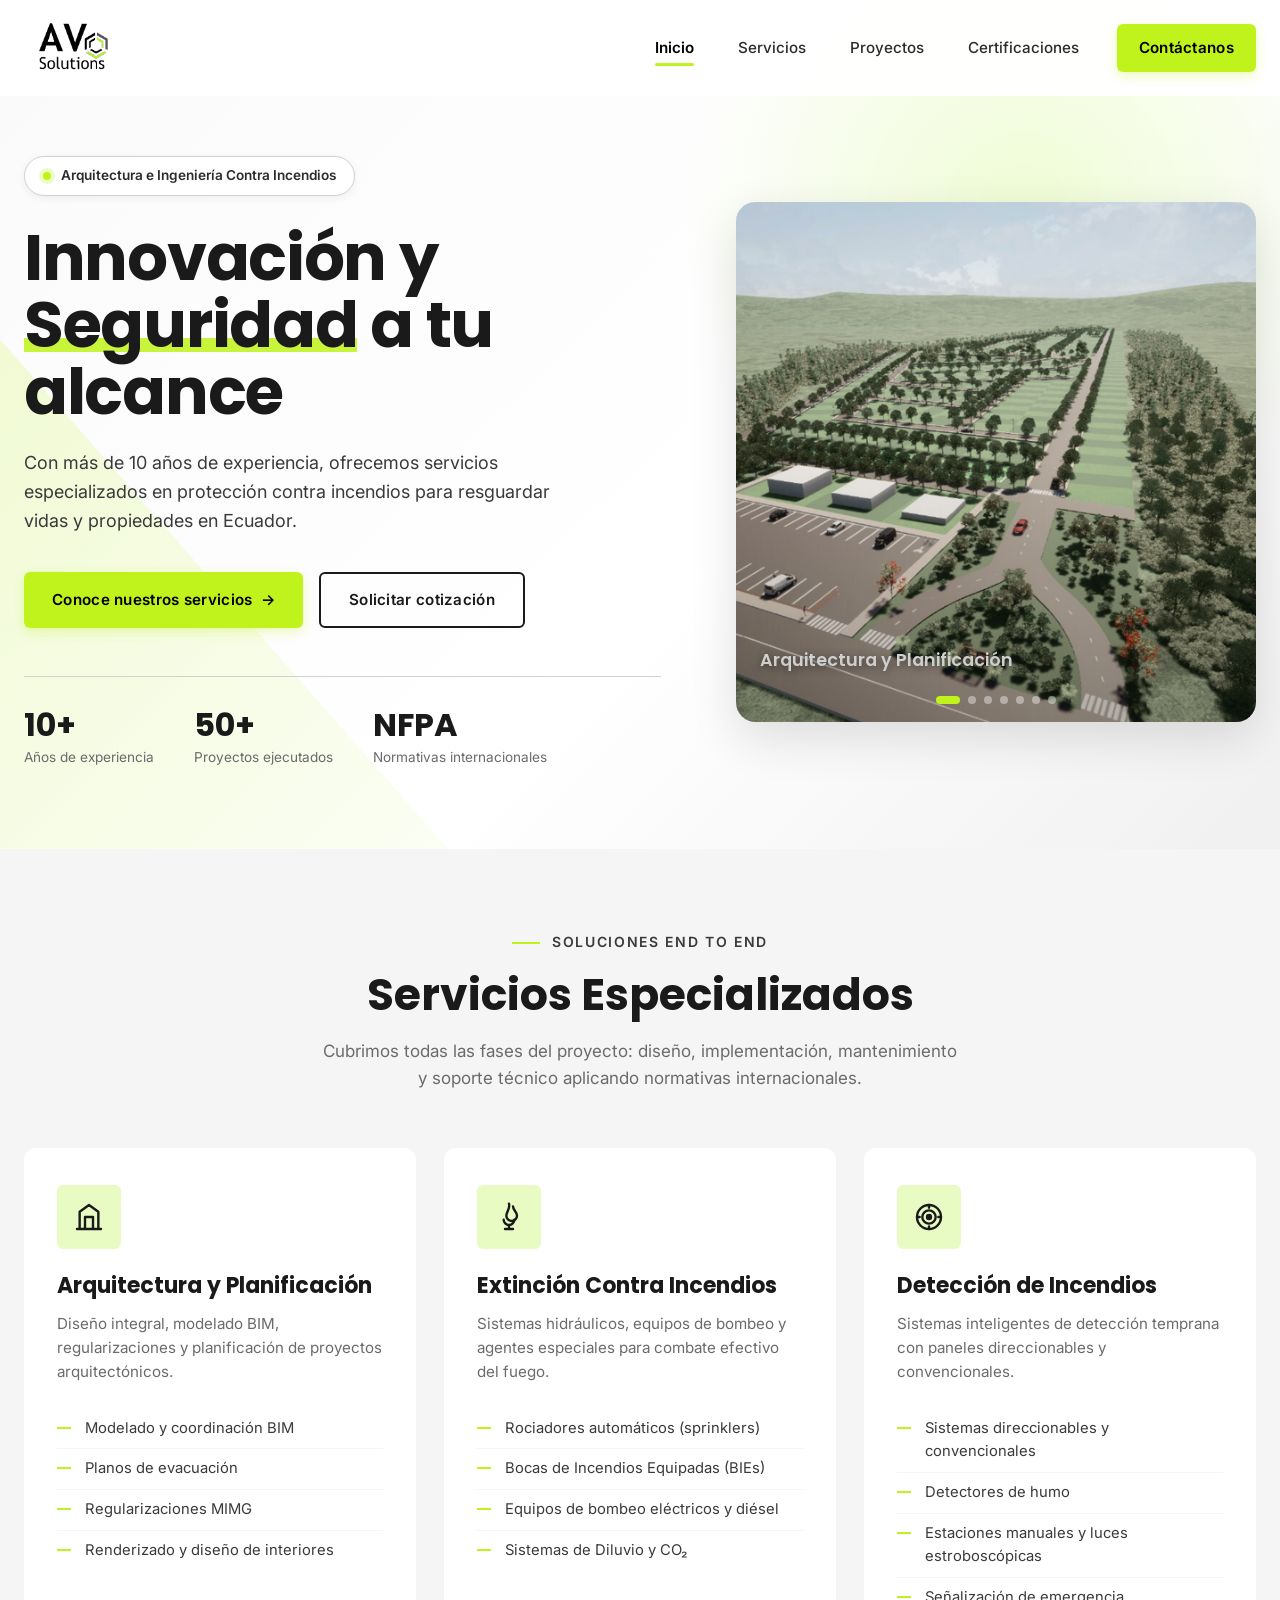
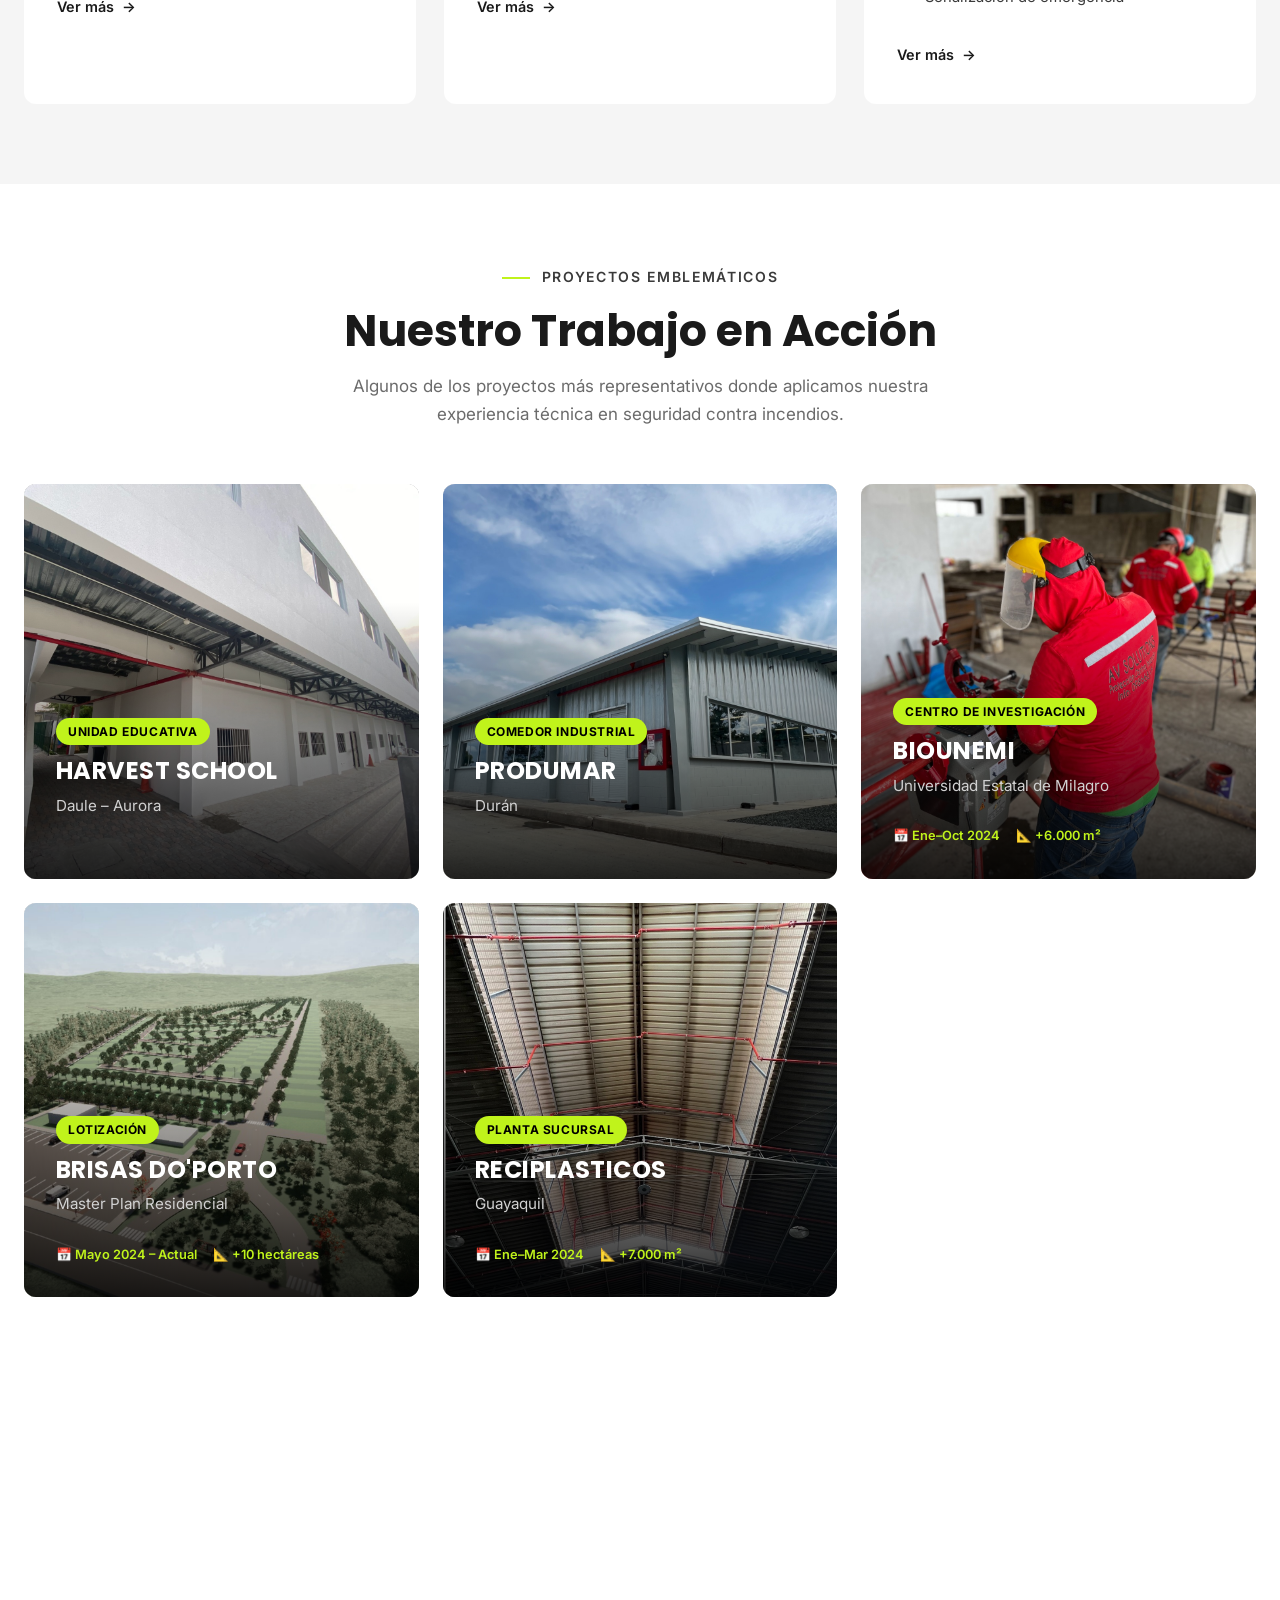
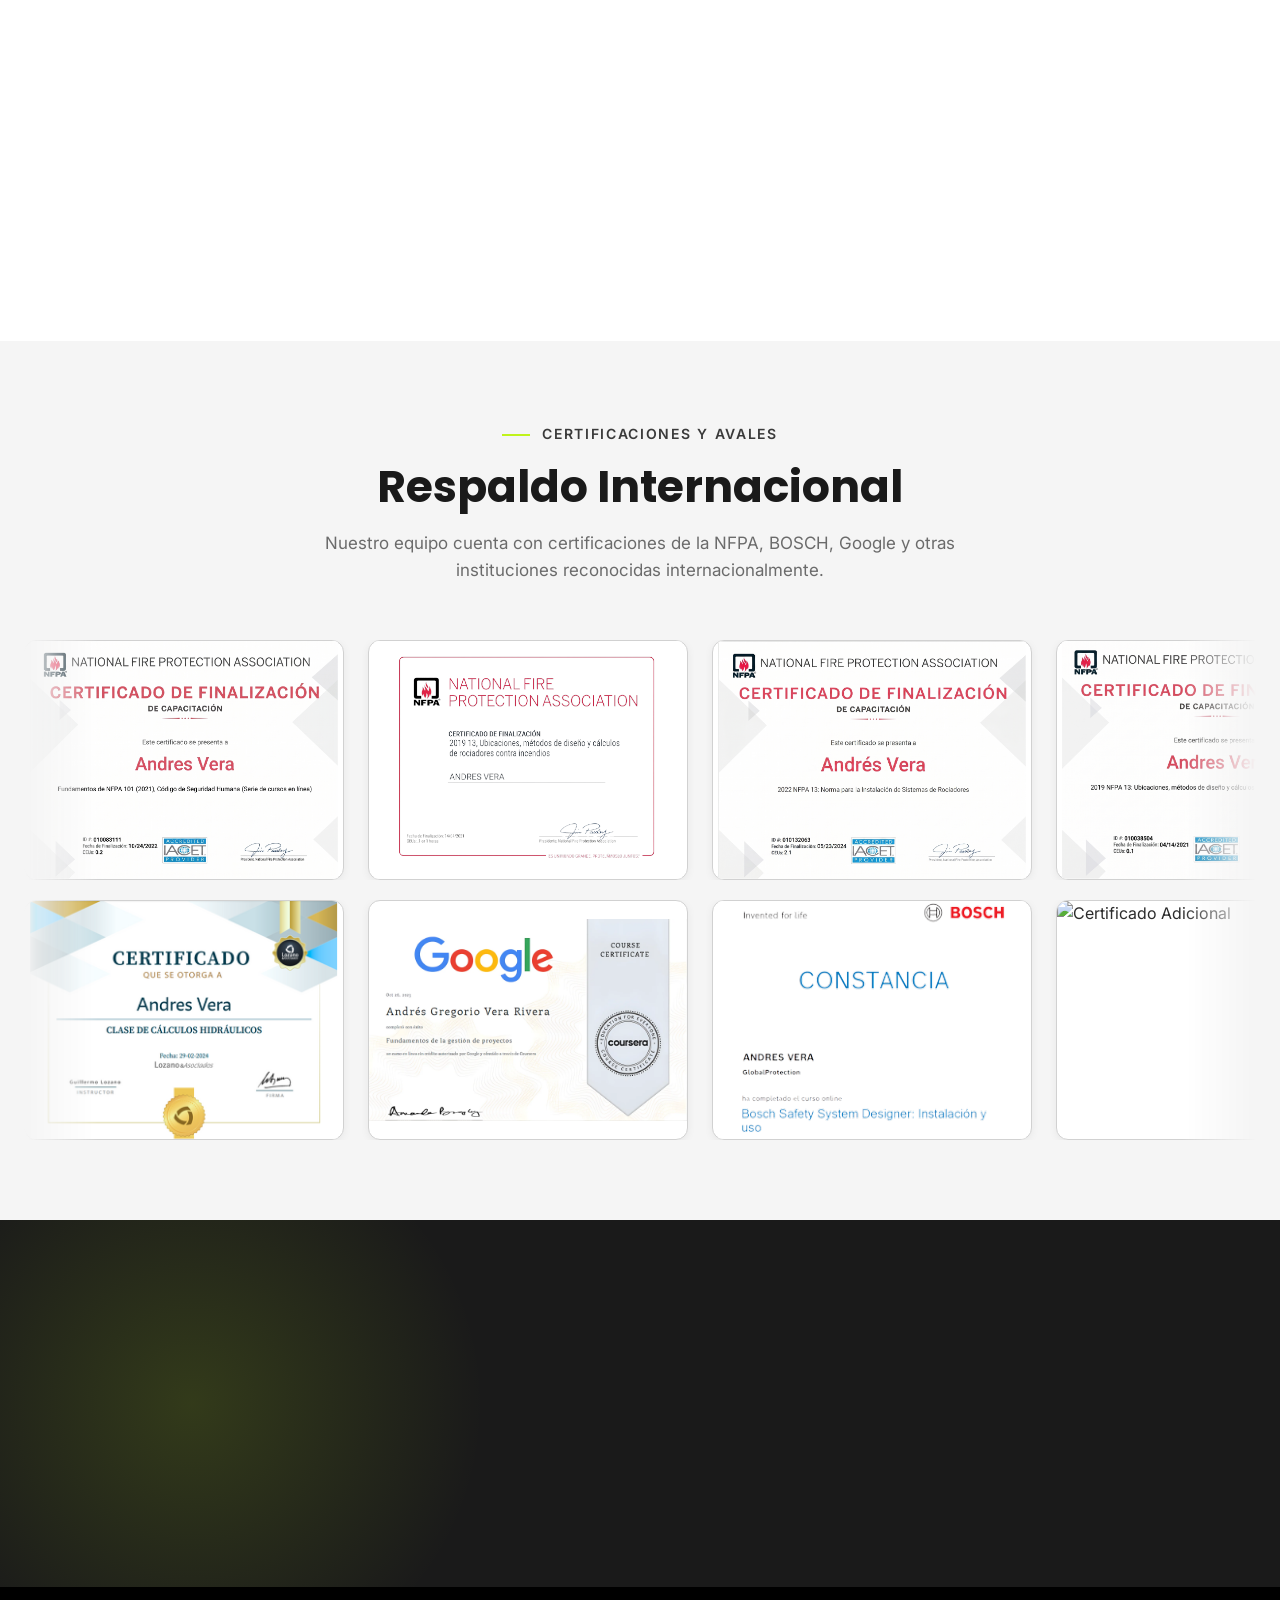
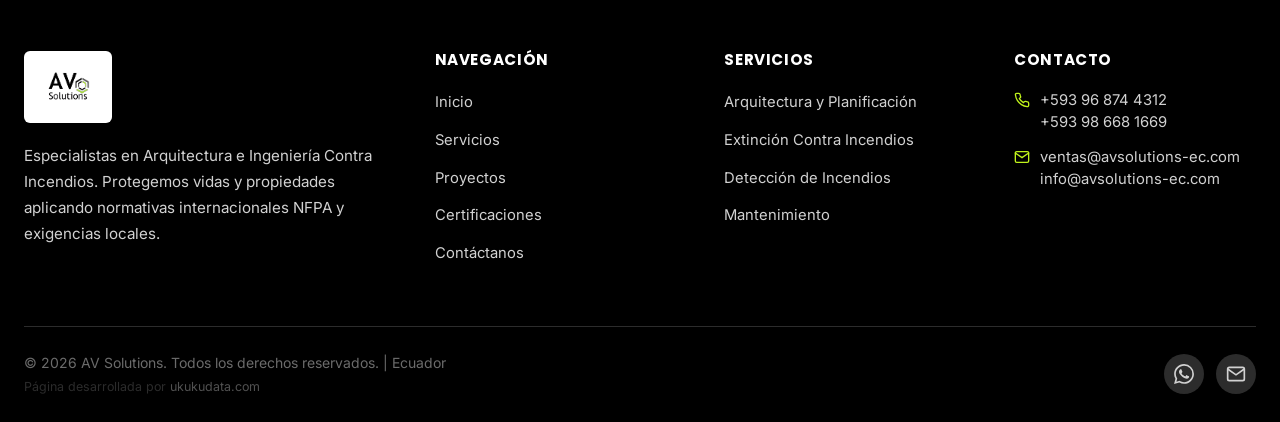
==== commit 9ad68d97: "Rename Hospital Santiago.svg → Hospital_Santiago.svg (avoid spaces in URLs)" ====
--- a/index.html
+++ b/index.html
@@ -299,7 +299,7 @@
                     <div class="cliente-logo"><img src="img/Clientes/Harvest.svg" alt="Harvest School"></div>
                     <div class="cliente-logo"><img src="img/Clientes/Kryspi.svg" alt="Krispy Kreme"></div>
                     <div class="cliente-logo"><img src="img/Clientes/Karibao.svg" alt="Karibao"></div>
-                    <div class="cliente-logo"><img src="img/Clientes/Hospital Santiago.svg" alt="Hospital Santiago"></div>
+                    <div class="cliente-logo"><img src="img/Clientes/Hospital_Santiago.svg" alt="Hospital Santiago"></div>
                     <div class="cliente-logo"><img src="img/Clientes/Totalmedic.svg" alt="Totalmedic"></div>
                     <div class="cliente-logo"><img src="img/Clientes/Grupo_MarioBravo.svg" alt="Grupo Mario Bravo (GMB)"></div>
                     <div class="cliente-logo"><img src="img/Clientes/Cemix.svg" alt="Cemix"></div>
@@ -311,7 +311,7 @@
                     <div class="cliente-logo"><img src="img/Clientes/Harvest.svg" alt="" aria-hidden="true"></div>
                     <div class="cliente-logo"><img src="img/Clientes/Kryspi.svg" alt="" aria-hidden="true"></div>
                     <div class="cliente-logo"><img src="img/Clientes/Karibao.svg" alt="" aria-hidden="true"></div>
-                    <div class="cliente-logo"><img src="img/Clientes/Hospital Santiago.svg" alt="" aria-hidden="true"></div>
+                    <div class="cliente-logo"><img src="img/Clientes/Hospital_Santiago.svg" alt="" aria-hidden="true"></div>
                     <div class="cliente-logo"><img src="img/Clientes/Totalmedic.svg" alt="" aria-hidden="true"></div>
                     <div class="cliente-logo"><img src="img/Clientes/Grupo_MarioBravo.svg" alt="" aria-hidden="true"></div>
                     <div class="cliente-logo"><img src="img/Clientes/Cemix.svg" alt="" aria-hidden="true"></div>
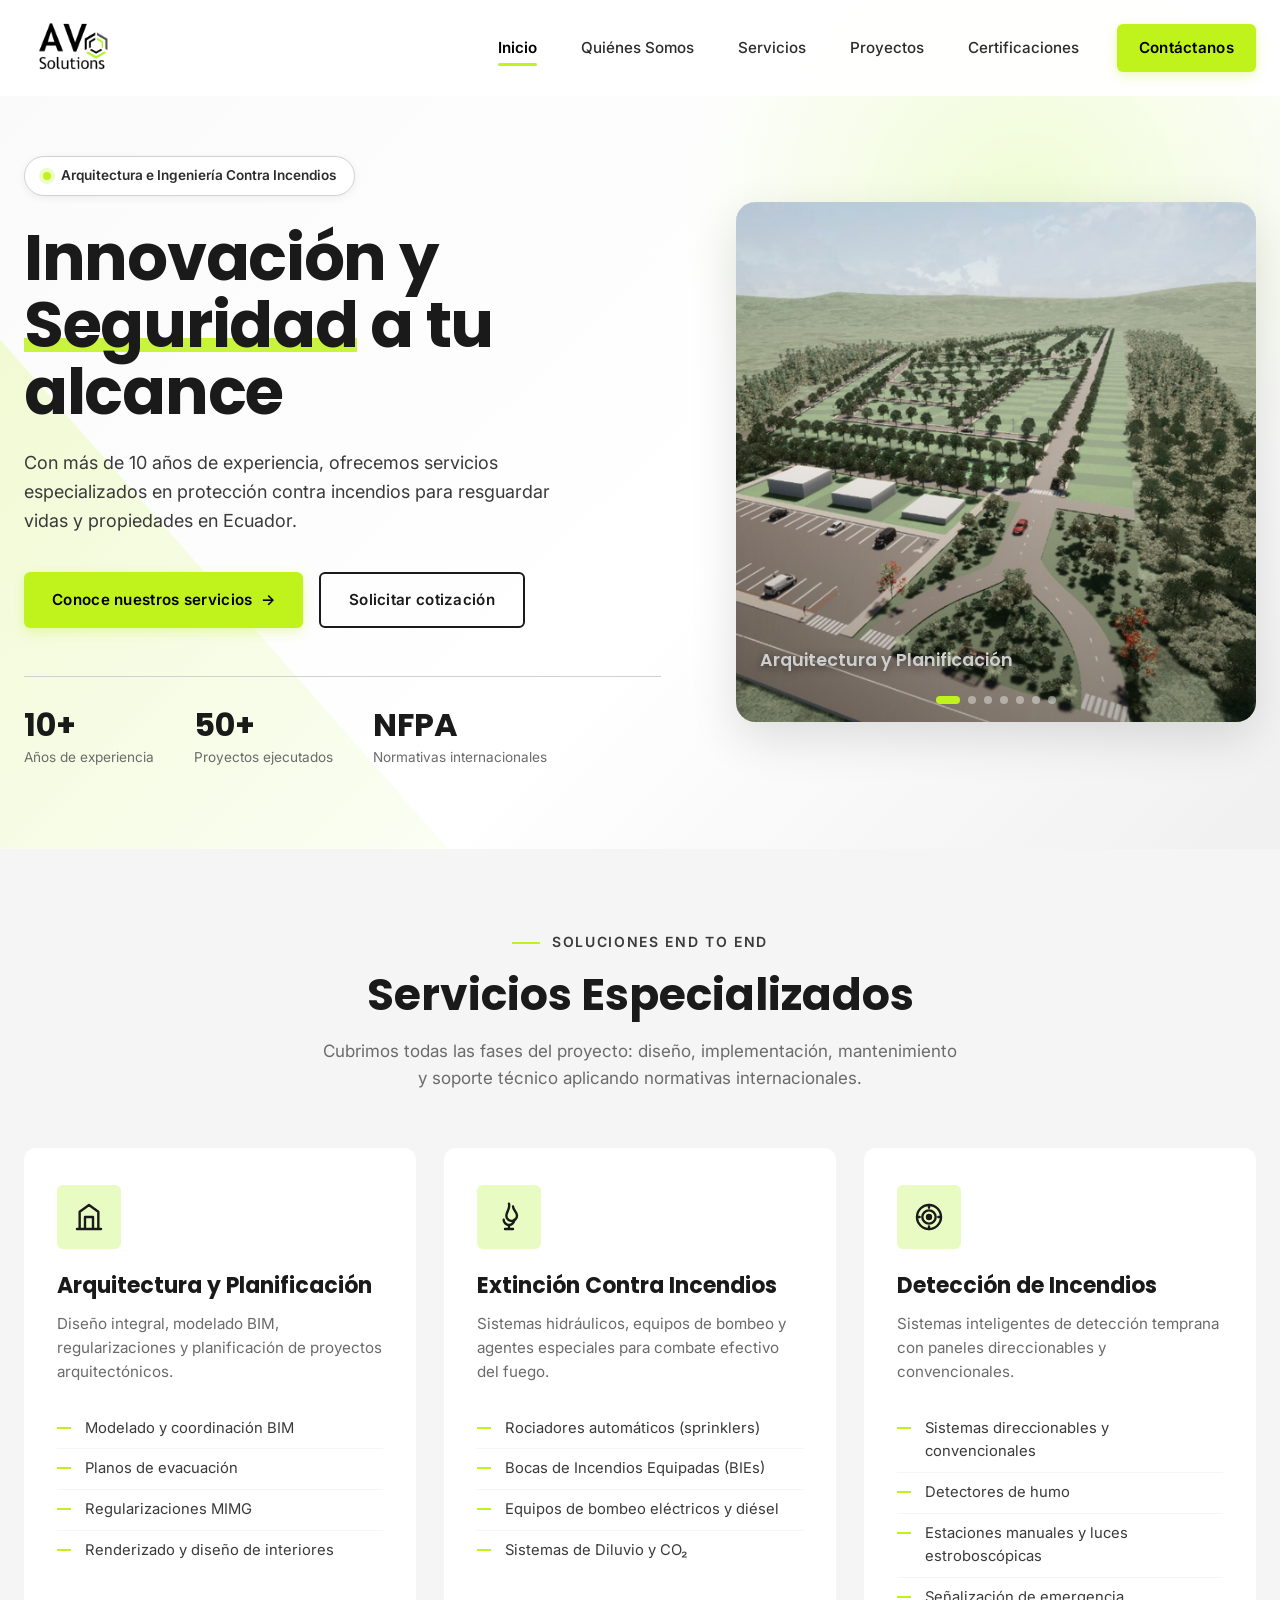
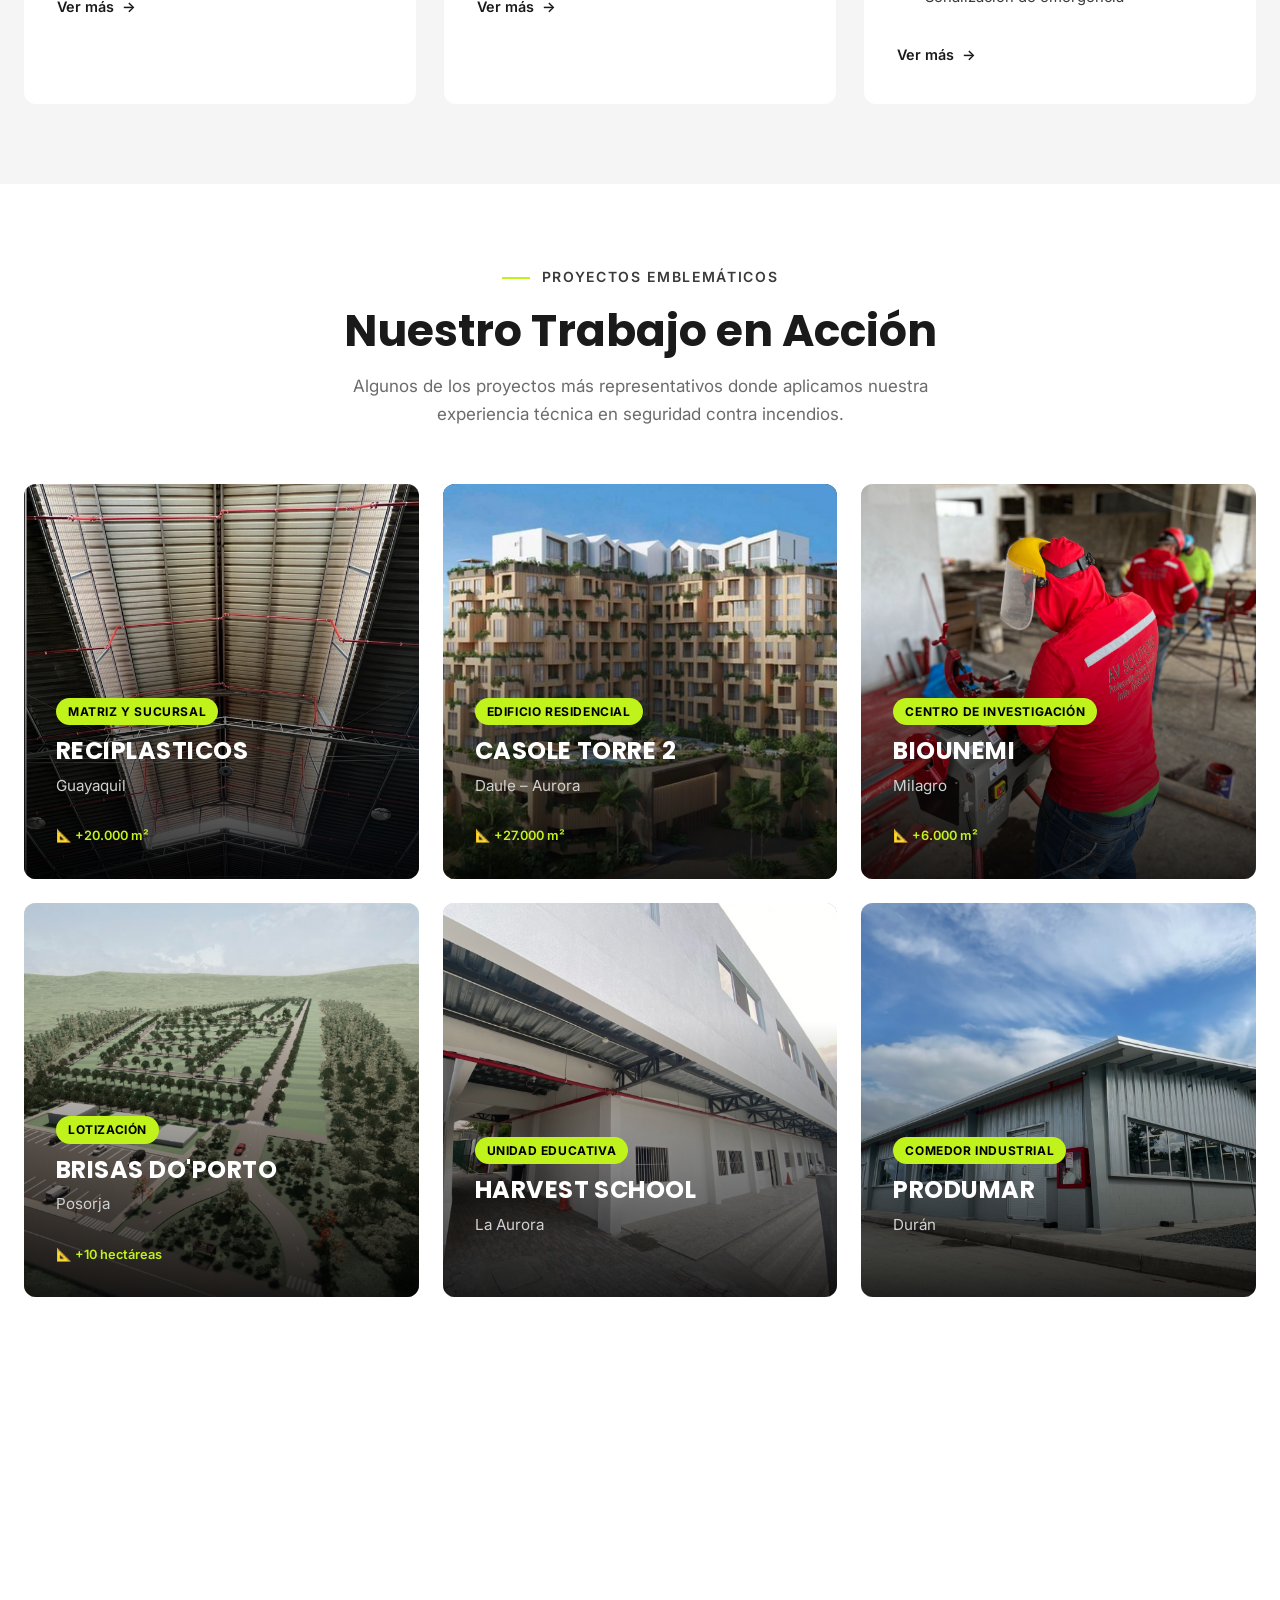
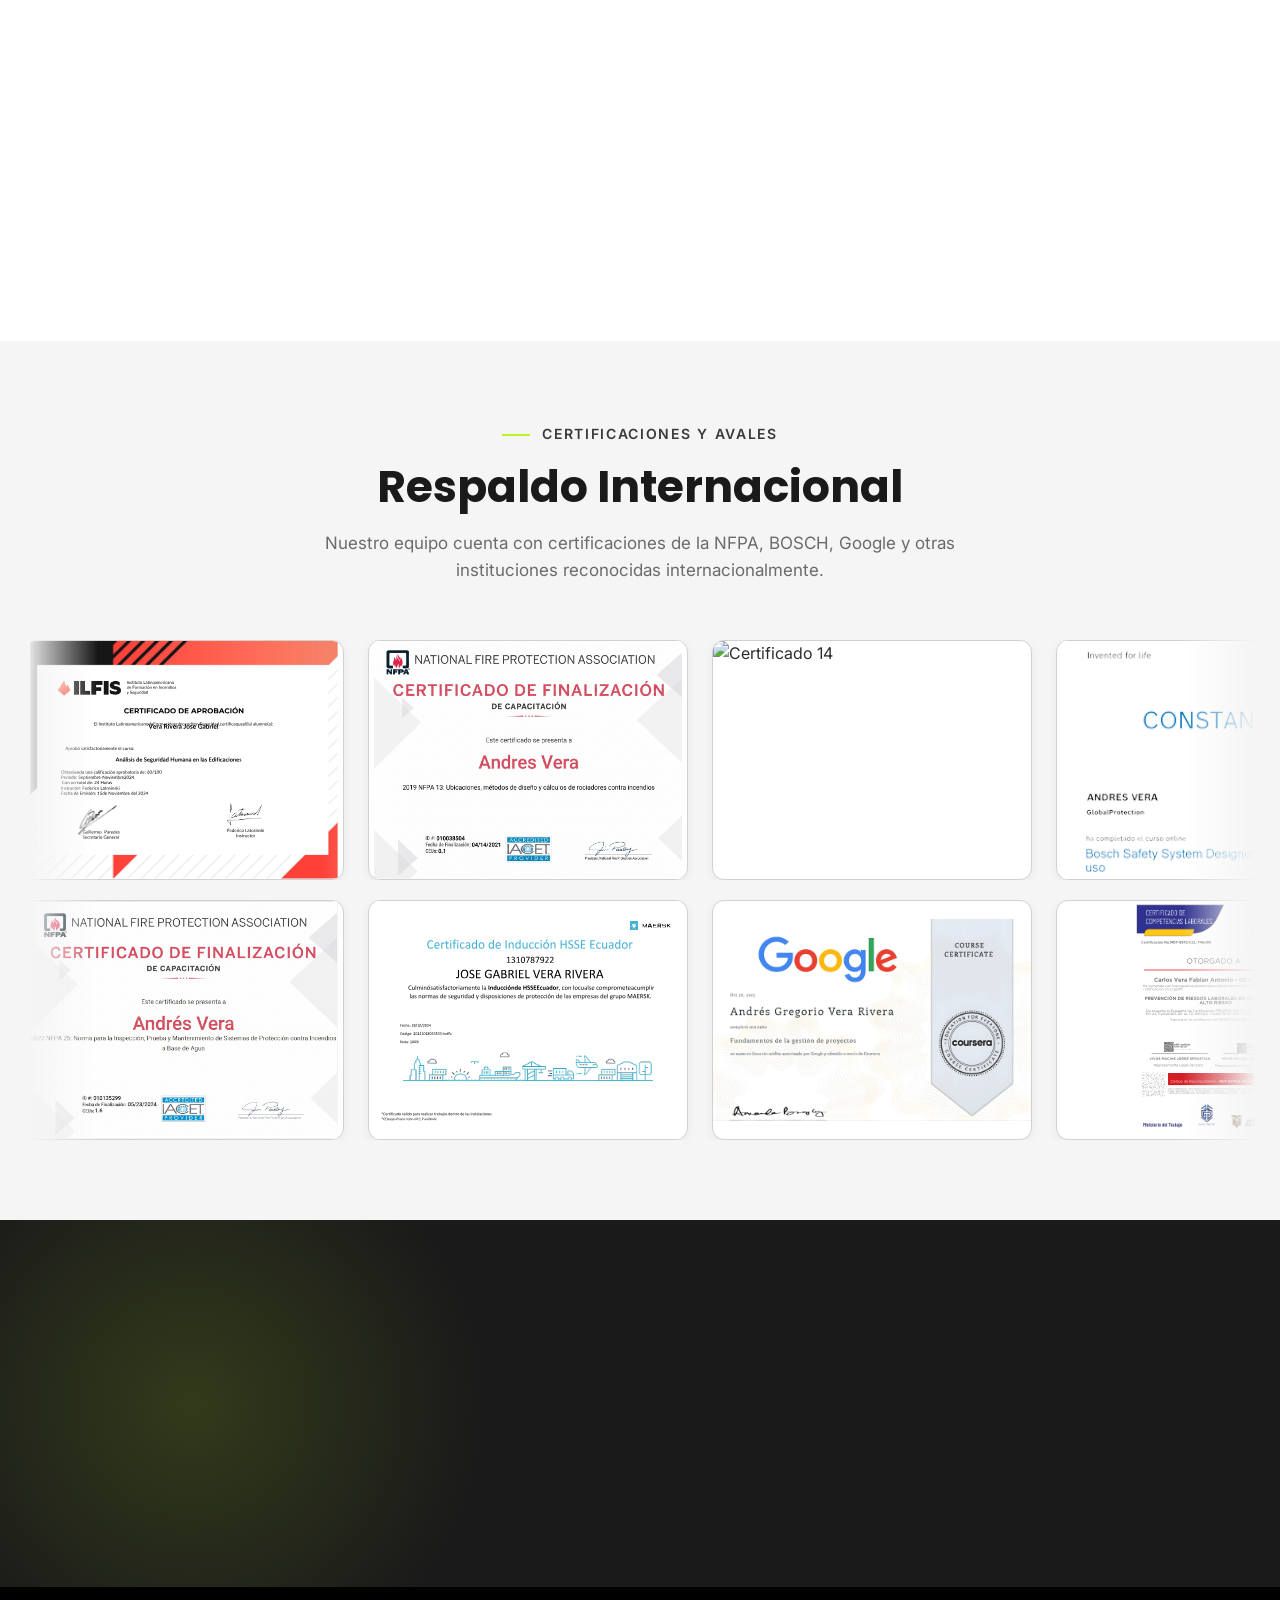
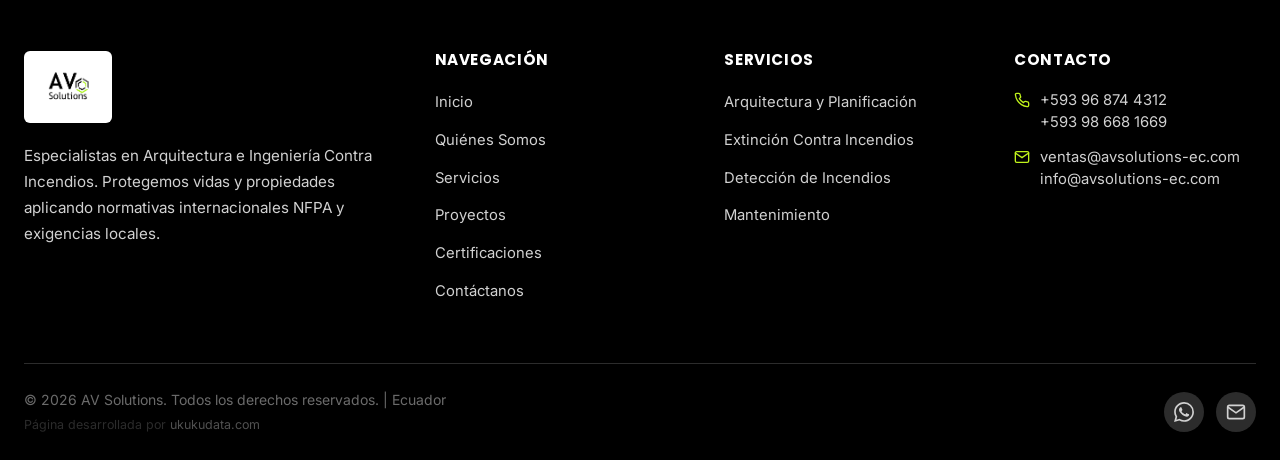
==== commit 5592ce23: "Actualización general del sitio web - Nueva página Quiénes Somos con misión, visión y pilares - Carr" ====
--- a/index.html
+++ b/index.html
@@ -13,7 +13,7 @@
 
     <title>AV Solutions - Arquitectura e Ingeniería Contra Incendios</title>
 
-    <link rel="icon" type="image/svg+xml" href="img/Logo_del_Cliente.svg">
+    <link rel="icon" type="image/png" href="img/Logo_del_Cliente.png">
     <link rel="preconnect" href="https://fonts.googleapis.com">
     <link rel="preconnect" href="https://fonts.gstatic.com" crossorigin>
     <link href="https://fonts.googleapis.com/css2?family=Inter:wght@400;500;600;700&family=Poppins:wght@500;600;700;800&display=swap" rel="stylesheet">
@@ -26,7 +26,7 @@
         <div class="container">
             <nav class="nav" aria-label="Navegación principal">
                 <a href="index.html" class="nav-logo" aria-label="AV Solutions - Inicio">
-                    <img src="img/Logo_del_Cliente.svg" alt="AV Solutions">
+                    <img src="img/Logo_del_Cliente.png" alt="AV Solutions">
                 </a>
 
                 <button class="nav-toggle" aria-label="Abrir menú" aria-expanded="false">
@@ -37,6 +37,7 @@
 
                 <ul class="nav-menu">
                     <li><a href="index.html" class="nav-link is-active">Inicio</a></li>
+                    <li><a href="quienes-somos.html" class="nav-link">Quiénes Somos</a></li>
                     <li><a href="servicios.html" class="nav-link">Servicios</a></li>
                     <li><a href="index.html#proyectos" class="nav-link">Proyectos</a></li>
                     <li><a href="index.html#certificaciones" class="nav-link">Certificaciones</a></li>
@@ -198,33 +199,42 @@
             </div>
 
             <div class="proyectos-grid reveal-stagger">
+                <!-- 1 -->
                 <article class="proyecto-card">
                     <div class="proyecto-media">
-                        <div class="proyecto-media-slide is-active"><img src="img/Proyectos/1_1.svg" alt="Harvest School - Vista 1"></div>
-                        <div class="proyecto-media-slide"><img src="img/Proyectos/1_2.svg" alt="Harvest School - Vista 2"></div>
-                        <div class="proyecto-media-slide"><img src="img/Proyectos/1_3.webp" alt="Harvest School - Vista 3"></div>
+                        <div class="proyecto-media-slide is-active"><img src="img/Proyectos/6_1.svg" alt="Reciplásticos - Vista 1"></div>
+                        <div class="proyecto-media-slide"><img src="img/Proyectos/6_2.svg" alt="Reciplásticos - Vista 2"></div>
+                        <div class="proyecto-media-slide"><img src="img/Proyectos/6_3.svg" alt="Reciplásticos - Vista 3"></div>
                     </div>
                     <div class="proyecto-overlay">
-                        <span class="proyecto-tag">Unidad Educativa</span>
-                        <h3>HARVEST SCHOOL</h3>
-                        <p class="proyecto-subtitle">Daule – Aurora</p>
-                        <p class="proyecto-desc">Implementación de sistema integral de protección contra incendios para institución educativa, incluyendo detección temprana y rutas de evacuación.</p>
-                    </div>
-                </article>
-
+                        <span class="proyecto-tag">Matriz y Sucursal</span>
+                        <h3>RECIPLASTICOS</h3>
+                        <p class="proyecto-subtitle">Guayaquil</p>
+                        <p class="proyecto-desc">Levantamiento de medios de protección, diseño isométrico del sistema hidráulico y aprobación ante el Cuerpo de Bomberos.</p>
+                        <div class="proyecto-meta">
+                            <span>📐 +20.000 m²</span>
+                        </div>
+                    </div>
+                </article>
+
+                <!-- 2 -->
                 <article class="proyecto-card">
                     <div class="proyecto-media">
-                        <div class="proyecto-media-slide is-active"><img src="img/Proyectos/2_1.svg" alt="Produmar - Vista 1"></div>
-                        <div class="proyecto-media-slide"><img src="img/Proyectos/2_2.svg" alt="Produmar - Vista 2"></div>
+                        <div class="proyecto-media-slide is-active"><img src="img/Proyectos/casole_1.jpg" alt="Casole Torre 2 - Vista 1"></div>
+                        <div class="proyecto-media-slide"><img src="img/Proyectos/casole_2.jpg" alt="Casole Torre 2 - Vista 2"></div>
                     </div>
                     <div class="proyecto-overlay">
-                        <span class="proyecto-tag">Comedor Industrial</span>
-                        <h3>PRODUMAR</h3>
-                        <p class="proyecto-subtitle">Durán</p>
-                        <p class="proyecto-desc">Diseño e instalación de sistema de protección contra incendios para comedor industrial, con detección temprana y medios de extinción adecuados al riesgo.</p>
-                    </div>
-                </article>
-
+                        <span class="proyecto-tag">Edificio Residencial</span>
+                        <h3>CASOLE TORRE 2</h3>
+                        <p class="proyecto-subtitle">Daule – Aurora</p>
+                        <p class="proyecto-desc">Diseño de extinción de incendios a base de agua, detección temprana de incendios y planos de evacuación y emergencias para edificio residencial de gran escala.</p>
+                        <div class="proyecto-meta">
+                            <span>📐 +27.000 m²</span>
+                        </div>
+                    </div>
+                </article>
+
+                <!-- 3 -->
                 <article class="proyecto-card">
                     <div class="proyecto-media">
                         <div class="proyecto-media-slide is-active"><img src="img/Proyectos/3_1.svg" alt="BIOUNEMI - Vista 1"></div>
@@ -236,15 +246,15 @@
                     <div class="proyecto-overlay">
                         <span class="proyecto-tag">Centro de Investigación</span>
                         <h3>BIOUNEMI</h3>
-                        <p class="proyecto-subtitle">Universidad Estatal de Milagro</p>
+                        <p class="proyecto-subtitle">Milagro</p>
                         <p class="proyecto-desc">Instalación y automatización de sistema hidráulico de extinción mediante sprinklers y gabinetes clase III. Incluye panel central AVENAR 2000.</p>
                         <div class="proyecto-meta">
-                            <span>📅 Ene–Oct 2024</span>
                             <span>📐 +6.000 m²</span>
                         </div>
                     </div>
                 </article>
 
+                <!-- 4 -->
                 <article class="proyecto-card">
                     <div class="proyecto-media">
                         <div class="proyecto-media-slide is-active"><img src="img/Servicios/ArquitecturaYPlanificación_1.svg" alt="Brisas Do'Porto"></div>
@@ -252,30 +262,40 @@
                     <div class="proyecto-overlay">
                         <span class="proyecto-tag">Lotización</span>
                         <h3>BRISAS DO'PORTO</h3>
-                        <p class="proyecto-subtitle">Master Plan Residencial</p>
+                        <p class="proyecto-subtitle">Posorja</p>
                         <p class="proyecto-desc">Diseño de lotización, master plan vial, parcelación con coordenadas UTM, trámite municipal y asignación catastral.</p>
                         <div class="proyecto-meta">
-                            <span>📅 Mayo 2024 – Actual</span>
                             <span>📐 +10 hectáreas</span>
                         </div>
                     </div>
                 </article>
 
+                <!-- 5 -->
                 <article class="proyecto-card">
                     <div class="proyecto-media">
-                        <div class="proyecto-media-slide is-active"><img src="img/Proyectos/6_1.svg" alt="Reciplásticos - Vista 1"></div>
-                        <div class="proyecto-media-slide"><img src="img/Proyectos/6_2.svg" alt="Reciplásticos - Vista 2"></div>
-                        <div class="proyecto-media-slide"><img src="img/Proyectos/6_3.svg" alt="Reciplásticos - Vista 3"></div>
+                        <div class="proyecto-media-slide is-active"><img src="img/Proyectos/1_1.svg" alt="Harvest School - Vista 1"></div>
+                        <div class="proyecto-media-slide"><img src="img/Proyectos/1_2.svg" alt="Harvest School - Vista 2"></div>
+                        <div class="proyecto-media-slide"><img src="img/Proyectos/1_3.webp" alt="Harvest School - Vista 3"></div>
                     </div>
                     <div class="proyecto-overlay">
-                        <span class="proyecto-tag">Planta Sucursal</span>
-                        <h3>RECIPLASTICOS</h3>
-                        <p class="proyecto-subtitle">Guayaquil</p>
-                        <p class="proyecto-desc">Levantamiento de medios de protección, diseño isométrico del sistema hidráulico y aprobación ante el Cuerpo de Bomberos.</p>
-                        <div class="proyecto-meta">
-                            <span>📅 Ene–Mar 2024</span>
-                            <span>📐 +7.000 m²</span>
-                        </div>
+                        <span class="proyecto-tag">Unidad Educativa</span>
+                        <h3>HARVEST SCHOOL</h3>
+                        <p class="proyecto-subtitle">La Aurora</p>
+                        <p class="proyecto-desc">Implementación de sistema integral de protección contra incendios para institución educativa, incluyendo detección temprana y rutas de evacuación.</p>
+                    </div>
+                </article>
+
+                <!-- 6 -->
+                <article class="proyecto-card">
+                    <div class="proyecto-media">
+                        <div class="proyecto-media-slide is-active"><img src="img/Proyectos/2_1.svg" alt="Produmar - Vista 1"></div>
+                        <div class="proyecto-media-slide"><img src="img/Proyectos/2_2.svg" alt="Produmar - Vista 2"></div>
+                    </div>
+                    <div class="proyecto-overlay">
+                        <span class="proyecto-tag">Comedor Industrial</span>
+                        <h3>PRODUMAR</h3>
+                        <p class="proyecto-subtitle">Durán</p>
+                        <p class="proyecto-desc">Diseño e instalación de sistema de protección contra incendios para comedor industrial, con detección temprana y medios de extinción adecuados al riesgo.</p>
                     </div>
                 </article>
             </div>
@@ -358,34 +378,12 @@
                 <p class="section-subtitle">Nuestro equipo cuenta con certificaciones de la NFPA, BOSCH, Google y otras instituciones reconocidas internacionalmente.</p>
             </div>
 
-            <div class="certificados-marquee reveal">
-                <div class="certificados-track">
-                    <div class="certificado-card"><img src="img/Certificados/Certificado1.svg" alt="Certificado NFPA 13 - Sistemas de Rociadores"></div>
-                    <div class="certificado-card"><img src="img/Certificados/Certificado2.svg" alt="Certificado NFPA 20 - Bombas Estacionarias"></div>
-                    <div class="certificado-card"><img src="img/Certificados/Certificado3.svg" alt="Certificado de Cálculos Hidráulicos"></div>
-                    <div class="certificado-card"><img src="img/Certificados/Certificado4.svg" alt="Certificado BOSCH Safety System Designer"></div>
-                    <div class="certificado-card"><img src="img/Certificados/Certificado5.svg" alt="Certificado NSOL"></div>
-                    <!-- Duplicado para loop infinito -->
-                    <div class="certificado-card"><img src="img/Certificados/Certificado1.svg" alt="" aria-hidden="true"></div>
-                    <div class="certificado-card"><img src="img/Certificados/Certificado2.svg" alt="" aria-hidden="true"></div>
-                    <div class="certificado-card"><img src="img/Certificados/Certificado3.svg" alt="" aria-hidden="true"></div>
-                    <div class="certificado-card"><img src="img/Certificados/Certificado4.svg" alt="" aria-hidden="true"></div>
-                    <div class="certificado-card"><img src="img/Certificados/Certificado5.svg" alt="" aria-hidden="true"></div>
-                </div>
-            </div>
-
-            <div class="certificados-marquee reverse reveal">
-                <div class="certificados-track">
-                    <div class="certificado-card"><img src="img/Certificados/Certificado_6.svg" alt="Certificado INPROEL"></div>
-                    <div class="certificado-card"><img src="img/Certificados/Certificado_7.webp" alt="Certificado ILFIS"></div>
-                    <div class="certificado-card"><img src="img/Certificados/Certificado_8.svg" alt="Certificado Google Project Management"></div>
-                    <div class="certificado-card"><img src="img/Certificados/Certificado_9.svg" alt="Certificado Adicional"></div>
-                    <!-- Duplicado para loop infinito -->
-                    <div class="certificado-card"><img src="img/Certificados/Certificado_6.svg" alt="" aria-hidden="true"></div>
-                    <div class="certificado-card"><img src="img/Certificados/Certificado_7.webp" alt="" aria-hidden="true"></div>
-                    <div class="certificado-card"><img src="img/Certificados/Certificado_8.svg" alt="" aria-hidden="true"></div>
-                    <div class="certificado-card"><img src="img/Certificados/Certificado_9.svg" alt="" aria-hidden="true"></div>
-                </div>
+            <div class="certificados-marquee reveal" id="cert-track-1">
+                <div class="certificados-track" id="cert-inner-1"></div>
+            </div>
+
+            <div class="certificados-marquee reverse reveal" id="cert-track-2">
+                <div class="certificados-track" id="cert-inner-2"></div>
             </div>
         </div>
     </section>
@@ -408,7 +406,7 @@
             <div class="footer-grid">
                 <div class="footer-brand">
                     <a href="index.html" class="footer-brand-logo" aria-label="AV Solutions - Inicio">
-                        <img src="img/Logo_del_Cliente.svg" alt="AV Solutions">
+                        <img src="img/Logo_del_Cliente.png" alt="AV Solutions">
                     </a>
                     <p>Especialistas en Arquitectura e Ingeniería Contra Incendios. Protegemos vidas y propiedades aplicando normativas internacionales NFPA y exigencias locales.</p>
                 </div>
@@ -417,6 +415,7 @@
                     <h5>Navegación</h5>
                     <ul>
                         <li><a href="index.html">Inicio</a></li>
+                        <li><a href="quienes-somos.html">Quiénes Somos</a></li>
                         <li><a href="servicios.html">Servicios</a></li>
                         <li><a href="index.html#proyectos">Proyectos</a></li>
                         <li><a href="index.html#certificaciones">Certificaciones</a></li>
@@ -463,6 +462,56 @@
 
     <script>document.getElementById('year').textContent = new Date().getFullYear();</script>
     <script src="js/script.js"></script>
+    <script>
+    (function () {
+        // Todos los certificados: existentes + nuevos de Mayra, José y otros
+        const CERTS = [
+            { src: 'img/Certificados/Certificado1.svg',   alt: 'Certificado NFPA 13 – Sistemas de Rociadores' },
+            { src: 'img/Certificados/Certificado2.svg',   alt: 'Certificado NFPA 20 – Bombas Estacionarias' },
+            { src: 'img/Certificados/Certificado3.svg',   alt: 'Certificado Cálculos Hidráulicos' },
+            { src: 'img/Certificados/Certificado4.svg',   alt: 'Certificado BOSCH Safety System Designer' },
+            { src: 'img/Certificados/Certificado5.svg',   alt: 'Certificado NSOL' },
+            { src: 'img/Certificados/Certificado_6.svg',  alt: 'Certificado INPROEL' },
+            { src: 'img/Certificados/Certificado_7.webp', alt: 'Certificado ILFIS' },
+            { src: 'img/Certificados/Certificado_8.svg',  alt: 'Certificado Google Project Management' },
+            { src: 'img/Certificados/Certificado_9.svg',  alt: 'Certificado Adicional' },
+            { src: 'img/Certificados/Certificado_10.svg', alt: 'Certificado Prevención de Riesgos' },
+            { src: 'img/Certificados/Certificado_11.svg', alt: 'Certificado Competencias Laborales' },
+            { src: 'img/Certificados/Certificado_12.svg', alt: 'Certificado 12' },
+            { src: 'img/Certificados/Certificado_13.svg', alt: 'Certificado 13' },
+            { src: 'img/Certificados/Certificado_14.svg', alt: 'Certificado 14' },
+            { src: 'img/Certificados/Certificado_15.svg', alt: 'Certificado 15' },
+            { src: 'img/Certificados/Certificado_16.svg', alt: 'Certificado 16' },
+            { src: 'img/Certificados/Certificado_17.svg', alt: 'Certificado 17' },
+            { src: 'img/Certificados/Certificado_18.svg', alt: 'Certificado 18' },
+        ];
+
+        // Fisher-Yates shuffle
+        function shuffle(arr) {
+            const a = arr.slice();
+            for (let i = a.length - 1; i > 0; i--) {
+                const j = Math.floor(Math.random() * (i + 1));
+                [a[i], a[j]] = [a[j], a[i]];
+            }
+            return a;
+        }
+
+        function buildTrack(containerId, items) {
+            const track = document.getElementById(containerId);
+            if (!track) return;
+            // Filtra los que la imagen existe (no bloquea si falta, simplemente no muestra broken)
+            const cards = [...items, ...items]; // duplicar para loop infinito
+            track.innerHTML = cards.map((c, i) =>
+                `<div class="certificado-card"><img src="${c.src}" alt="${i < items.length ? c.alt : ''}" ${i >= items.length ? 'aria-hidden="true"' : ''} loading="lazy"></div>`
+            ).join('');
+        }
+
+        const all = shuffle(CERTS);
+        const mid = Math.ceil(all.length / 2);
+        buildTrack('cert-inner-1', all.slice(0, mid));
+        buildTrack('cert-inner-2', all.slice(mid));
+    })();
+    </script>
 
 </body>
 </html>
--- a/css/styles.css
+++ b/css/styles.css
@@ -1198,6 +1198,7 @@
     background: var(--color-gris-700);
 }
 
+/* imagen simple (servicios sin carrusel) */
 .servicio-detalle-visual > img {
     position: absolute;
     inset: 0;
@@ -1209,6 +1210,72 @@
 
 .servicio-detalle-visual:hover > img {
     transform: scale(1.04);
+}
+
+/* carrusel de servicio */
+.sd-carousel .sd-carousel-track {
+    position: absolute;
+    inset: 0;
+    display: flex;
+    transition: transform 0.55s cubic-bezier(0.4, 0, 0.2, 1);
+}
+
+.sd-carousel .sd-carousel-track img {
+    min-width: 100%;
+    height: 100%;
+    object-fit: cover;
+    flex-shrink: 0;
+    position: static;
+    transition: none;
+}
+
+.sd-carousel-btn {
+    position: absolute;
+    top: 50%;
+    transform: translateY(-50%);
+    z-index: 3;
+    width: 38px;
+    height: 38px;
+    border-radius: 50%;
+    background: rgba(0,0,0,0.45);
+    backdrop-filter: blur(6px);
+    border: 1px solid rgba(255,255,255,0.2);
+    display: flex;
+    align-items: center;
+    justify-content: center;
+    cursor: pointer;
+    transition: background 0.2s;
+}
+
+.sd-carousel-btn:hover { background: var(--color-verde); }
+.sd-carousel-btn svg { width: 18px; height: 18px; stroke: #fff; }
+.sd-carousel-btn.prev { left: 12px; }
+.sd-carousel-btn.next { right: 12px; }
+
+.sd-carousel-dots {
+    position: absolute;
+    bottom: 80px;
+    left: 50%;
+    transform: translateX(-50%);
+    display: flex;
+    gap: 6px;
+    z-index: 3;
+}
+
+.sd-carousel-dots .dot {
+    width: 8px;
+    height: 8px;
+    border-radius: 50%;
+    background: rgba(255,255,255,0.5);
+    border: none;
+    cursor: pointer;
+    padding: 0;
+    transition: background 0.2s, transform 0.2s;
+}
+
+.sd-carousel-dots .dot.is-active {
+    background: var(--color-verde);
+    transform: scale(1.35);
 }
 
 .servicio-detalle-visual::after {
@@ -1508,6 +1575,80 @@
     font-size: 0.78rem;
     font-weight: 600;
     border-radius: 100px;
+}
+
+/* Certificados dentro de la card */
+.manager-certs {
+    display: flex;
+    flex-direction: column;
+    gap: 8px;
+    margin-top: 16px;
+    border-top: 1px solid var(--color-gris-300);
+    padding-top: 16px;
+}
+
+.cert-link {
+    display: flex;
+    align-items: center;
+    gap: 8px;
+    font-size: 0.82rem;
+    font-weight: 500;
+    color: var(--color-gris-700);
+    text-decoration: none;
+    padding: 6px 10px;
+    border-radius: 8px;
+    transition: background 0.2s, color 0.2s;
+}
+
+.cert-link:hover {
+    background: var(--color-verde-suave);
+    color: var(--color-negro);
+}
+
+.cert-link svg {
+    width: 15px;
+    height: 15px;
+    flex-shrink: 0;
+    stroke: var(--color-verde-oscuro);
+}
+
+/* Carrusel de equipo */
+.team-carousel {
+    overflow: hidden;
+    position: relative;
+}
+
+.team-track {
+    display: flex;
+    transition: transform 0.5s cubic-bezier(0.4, 0, 0.2, 1);
+}
+
+.team-track .manager-card {
+    min-width: 100%;
+    flex-shrink: 0;
+}
+
+.team-dots {
+    display: flex;
+    justify-content: center;
+    gap: 8px;
+    margin-top: 16px;
+}
+
+.team-dot {
+    width: 10px;
+    height: 10px;
+    border-radius: 50%;
+    border: none;
+    background: var(--color-gris-300);
+    cursor: pointer;
+    padding: 0;
+    transition: background 0.2s, transform 0.2s;
+}
+
+.team-dot.is-active {
+    background: var(--color-verde);
+    transform: scale(1.3);
 }
 
 /* ==========================================================================
@@ -1899,3 +2040,162 @@
         scroll-behavior: auto !important;
     }
 }
+
+/* ============= QUIÉNES SOMOS ============= */
+
+/* — Sección intro — */
+.qs-section {
+    padding: 80px 0 60px;
+    background: var(--color-blanco);
+}
+
+.qs-intro {
+    max-width: 760px;
+    margin: 0 auto;
+    text-align: center;
+}
+
+.qs-intro p {
+    color: var(--color-gris-500);
+    font-size: 1.05rem;
+    line-height: 1.85;
+    margin-bottom: 1.1rem;
+}
+
+.qs-intro p:last-child { margin-bottom: 0; }
+
+/* — Pilares / estadísticas — */
+.qs-pilares {
+    display: grid;
+    grid-template-columns: repeat(4, 1fr);
+    gap: 1.5rem;
+    margin-top: 56px;
+}
+
+.qs-pilar {
+    display: flex;
+    flex-direction: column;
+    align-items: center;
+    gap: 10px;
+    padding: 2rem 1.25rem;
+    background: var(--color-gris-100);
+    border-radius: 16px;
+    border-bottom: 3px solid var(--color-verde);
+    text-align: center;
+    transition: transform 0.25s ease, box-shadow 0.25s ease;
+}
+
+.qs-pilar:hover {
+    transform: translateY(-4px);
+    box-shadow: 0 12px 32px rgba(0,0,0,0.08);
+}
+
+.qs-pilar-icon {
+    width: 48px;
+    height: 48px;
+    background: var(--color-verde);
+    border-radius: 12px;
+    display: flex;
+    align-items: center;
+    justify-content: center;
+}
+
+.qs-pilar-icon svg {
+    width: 24px;
+    height: 24px;
+    stroke: var(--color-negro);
+}
+
+.qs-pilar-num {
+    font-family: var(--font-display);
+    font-size: 1.6rem;
+    font-weight: 800;
+    color: var(--color-gris-900);
+    line-height: 1;
+}
+
+.qs-pilar-label {
+    font-size: 0.82rem;
+    font-weight: 500;
+    color: var(--color-gris-500);
+    text-transform: uppercase;
+    letter-spacing: 0.06em;
+}
+
+/* — Sección Misión / Visión — */
+.qs-mv-section {
+    padding: 80px 0 96px;
+    background: var(--color-gris-100);
+    position: relative;
+    overflow: hidden;
+}
+
+.qs-mv {
+    display: grid;
+    grid-template-columns: 1fr 1fr;
+    gap: 1.5rem;
+    margin-top: 2.5rem;
+}
+
+.qs-mv-card {
+    background: var(--color-blanco);
+    border: 1px solid var(--color-gris-300);
+    border-top: 3px solid var(--color-verde);
+    border-radius: 16px;
+    padding: 2.25rem 2rem;
+    display: flex;
+    flex-direction: column;
+    gap: 1.25rem;
+    transition: box-shadow 0.25s ease, transform 0.25s ease;
+}
+
+.qs-mv-card:hover {
+    box-shadow: 0 12px 32px rgba(0,0,0,0.08);
+    transform: translateY(-4px);
+}
+
+.qs-mv-card-header {
+    display: flex;
+    align-items: center;
+    gap: 1rem;
+}
+
+.qs-mv-icon {
+    width: 52px;
+    height: 52px;
+    flex-shrink: 0;
+    background: var(--color-verde);
+    border-radius: 14px;
+    display: flex;
+    align-items: center;
+    justify-content: center;
+}
+
+.qs-mv-icon svg {
+    width: 26px;
+    height: 26px;
+    stroke: var(--color-negro);
+}
+
+.qs-mv-card h3 {
+    font-family: var(--font-display);
+    font-size: 1.4rem;
+    font-weight: 700;
+    color: var(--color-gris-900);
+    margin: 0;
+}
+
+.qs-mv-card p {
+    color: var(--color-gris-500);
+    font-size: 0.975rem;
+    line-height: 1.8;
+}
+
+@media (max-width: 900px) {
+    .qs-pilares { grid-template-columns: repeat(2, 1fr); }
+}
+
+@media (max-width: 640px) {
+    .qs-pilares { grid-template-columns: 1fr 1fr; }
+    .qs-mv { grid-template-columns: 1fr; }
+}
